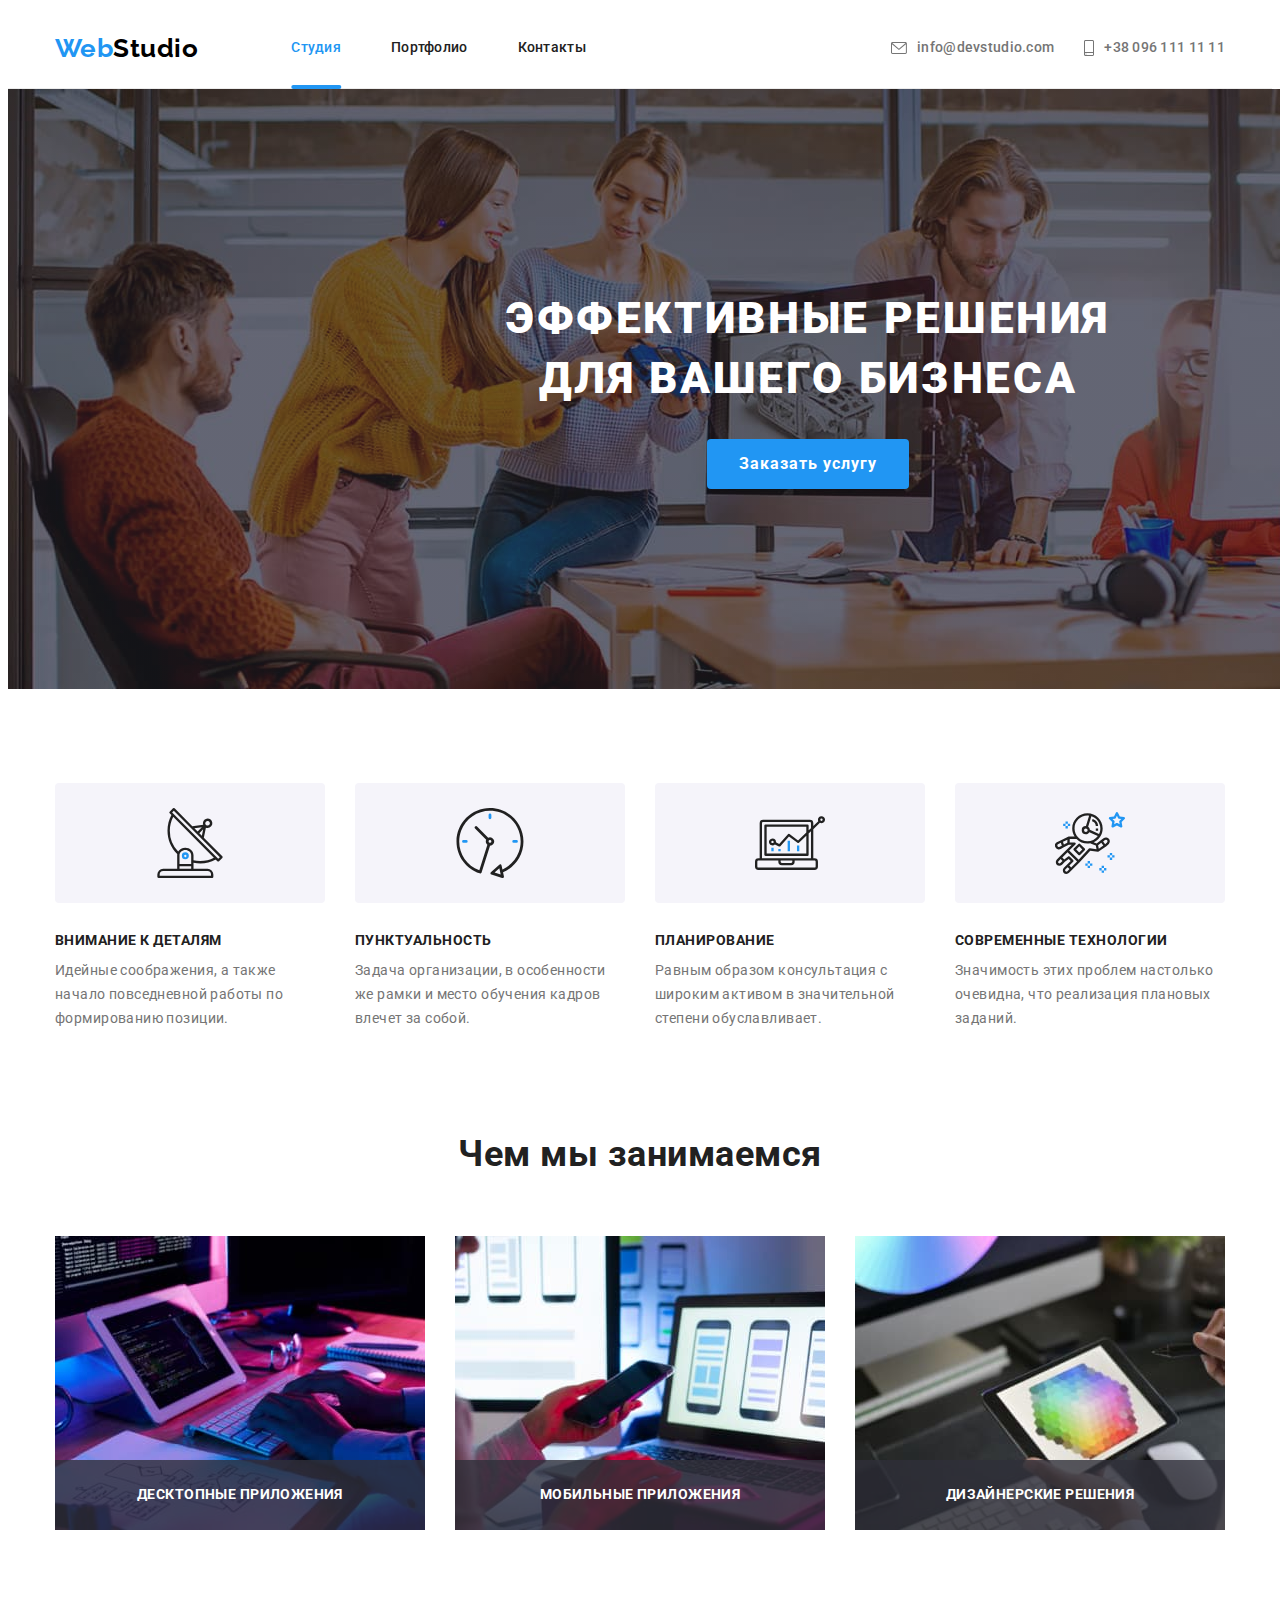
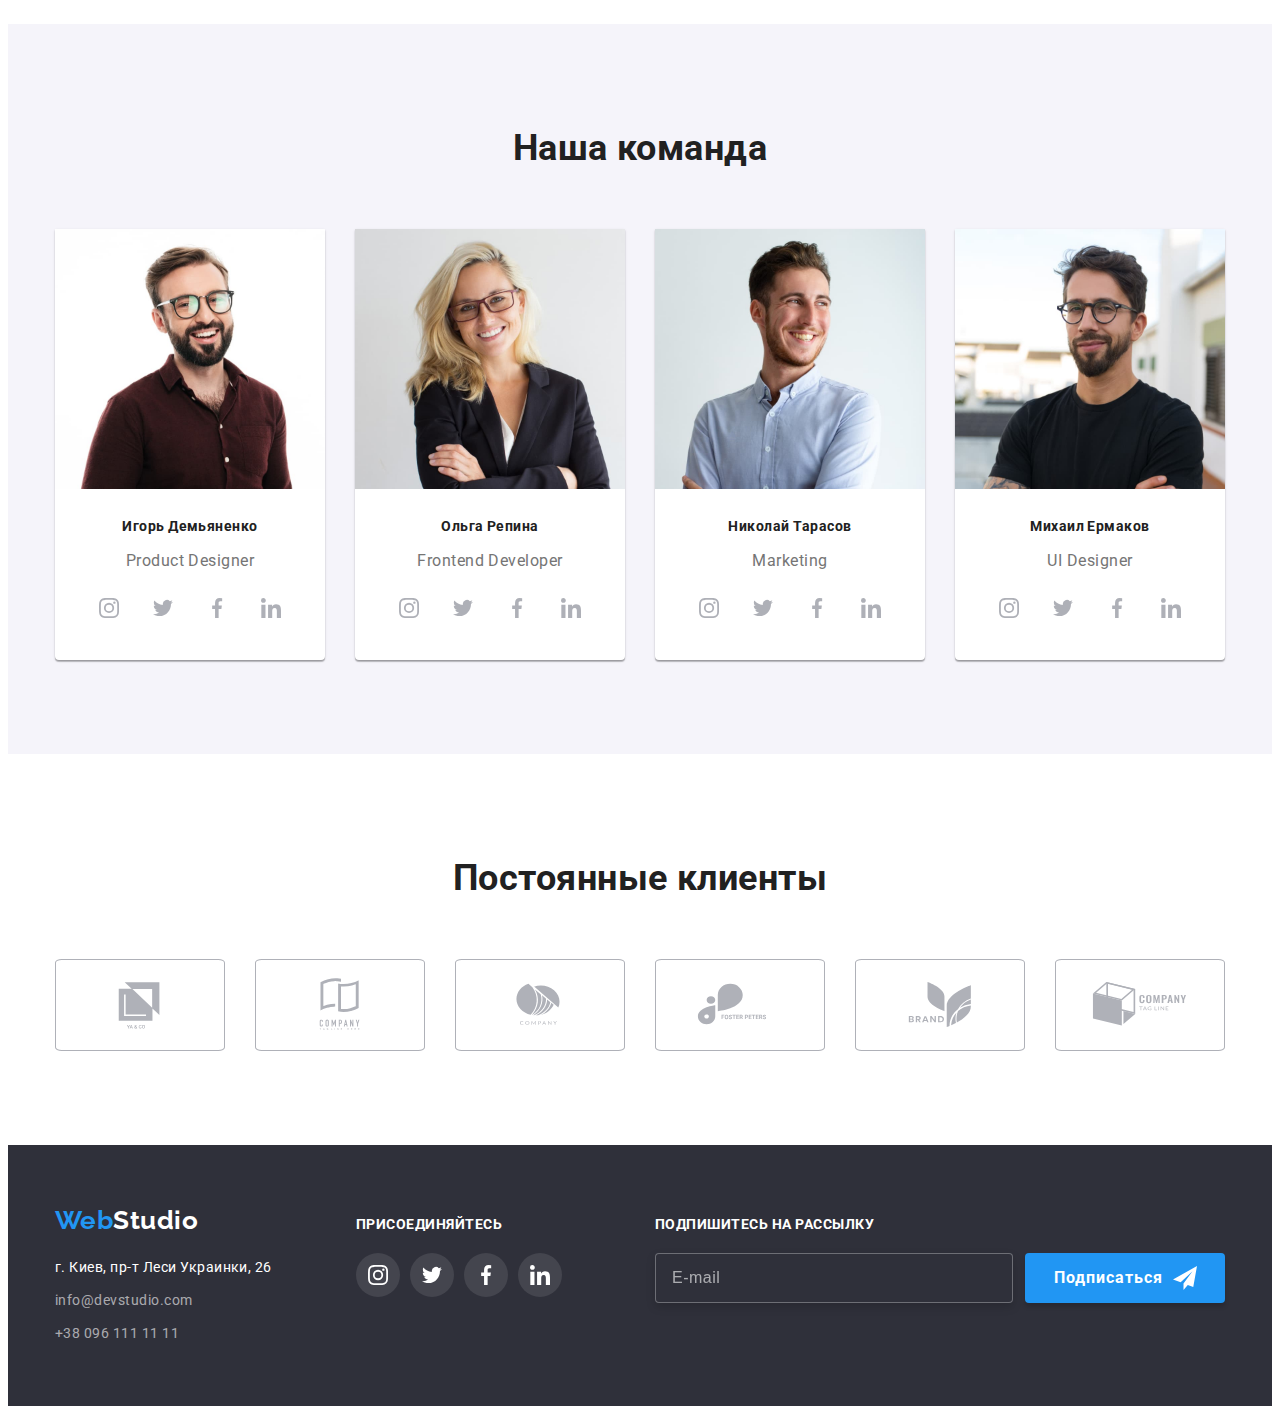
==== index.html @ cb90c6ce "Add files via upload" ====
<!DOCTYPE html>
<html lang="ru">
  <head>
    <meta charset="UTF-8" />
    <meta http-equiv="X-UA-Compatible" content="IE=edge" />
    <meta name="viewport" content="width=device-width, initial-scale=1.0" />
    <title>Web Studio (Version 2.1)</title>
    <link rel="preconnect" href="https://fonts.googleapis.com" />
    <link rel="preconnect" href="https://fonts.gstatic.com" crossorigin />
    <link
      href="https://fonts.googleapis.com/css2?family=Raleway:wght@700&family=Roboto:wght@400;500;700;900&display=swap"
      rel="stylesheet"
    />
    <link
      rel="stylesheet"
      href="https://cdnjs.cloudflare.com/ajax/libs/modern-normalize/1.1.0/modern-normalize.min.css"
      integrity="sha512-wpPYUAdjBVSE4KJnH1VR1HeZfpl1ub8YT/NKx4PuQ5NmX2tKuGu6U/JRp5y+Y8XG2tV+wKQpNHVUX03MfMFn9Q=="
      crossorigin="anonymous"
      referrerpolicy="no-referrer"
    />
    <link rel="stylesheet" href="./css/main.min.css"/>
  </head>
  <body class="body">
    <header class="header">
      <div class="header__container">

        <!-- =====Logo===== -->

        <a class="logo" href="#" lang="en" >
          <span class="logo__span">Web</span>Studio
        </a>

        <!-- =====sait-nav===== -->

        <nav>
          <ul class="sait-nav">
            <li class="sait-nav__item"><a class="sait-nav__link sait-nav__link--current" href="">Студия</a></li>
            <li class="sait-nav__item"><a class="sait-nav__link" href="./portfolio.html">Портфолио</a></li>
            <li class="sait-nav__item"><a class="sait-nav__link" href="#">Контакты</a></li>
          </ul>
        </nav>

        <!-- =====contacts-nav=====  -->

        <ul class="contacts-nav">
          <li class="contacts-nav__item">
            <a class="contacts-nav__mail" href="mailto:info@devstudio.com">
              <svg class="contacts-nav__icon">
                <use href="./images/symbol-defs.svg#icon-envelope"></use>
              </svg>
              info@devstudio.com
            </a>
          </li>
          <li class="contacts-nav__item">
            <a class="contacts-nav__tell" href="tel:+380961111111">
              <svg class="contacts-nav__icon">
                <use href="./images/symbol-defs.svg#icon-smartphone"></use>
              </svg>
              +38 096 111 11 11
            </a>
          </li>
        </ul>
      </div>
    </header>

    

    <main class="main">

      <!-- =====Hero section===== -->

      <div class="hero">
        <div class="hero__container">
          <section>
            <h1 class="hero__title">
              Эффективные решения<br/>для вашего бизнеса
            </h1>

            <!-- =====button==== -->

            <button class="button" type="button"  data-modal-open>
              Заказать услугу
            </button>
            <div class="backdrop is-hidden" data-modal>
              <div class="modal">
                <button class="modal__button" data-modal-close>
                  <svg class="modal__icon-close">
                    <use href="./images/symbol-defs.svg#icon-close"></use>
                  </svg>
                </button>
                <p class="modal__text">Оставьте свои данные, мы вам перезвоним</p>
                <form class="inner">
                  <div class="inner__wrapper">
                    <label class="inner__signature" name="name"> Имя </label>
                    <span class="inner__position">
                      <input
                        class="inner__field"
                        type="text"
                        id="name"
                        autocomplete="off"
                      />
                      <svg class="inner__icon">
                        <use
                          href="./images/symbol-defs.svg#icon-person_modal"
                        ></use>
                      </svg>
                    </span>
                  </div>

                  <div class="inner__wrapper">
                    <label class="inner__signature" name="tel"> Имя </label>
                    <span class="inner__position">
                      <input
                        class="inner__field"
                        type="tel"
                        id="tel"
                        autocomplete="off"
                      />
                      <svg class="inner__icon">
                        <use
                          href="./images/symbol-defs.svg#icon-phone_modal"
                        ></use>
                      </svg>
                    </span>
                  </div>

                  <div class="inner__wrapper">
                    <label class="inner__signature" name="email"> Имя </label>
                    <span class="inner__position">
                      <input
                        class="inner__field"
                        type="email"
                        id="email"
                        autocomplete="off"
                      />
                      <svg class="inner__icon">
                        <use
                          href="./images/symbol-defs.svg#icon-email_modal"
                        ></use>
                      </svg>
                    </span>
                  </div>

                  <div class="inner__wrapper">
                    <label class="inner__signature" name="textarea">Комментарий</label>
                    <textarea
                      class="inner__field inner__field--textarea"
                      type="text"
                      id="textarea"
                      autocomplete="off"
                      placeholder="Введите текст"
                    ></textarea>
                  </div>

                  <div class="checkbox">
                    <label class="checkbox__inscription" name="checkbox">
                      <input
                        class="checkbox__check"
                        type="checkbox"
                        id="checkbox"
                        autocomplete="off"
                      />
                      <span class="checkbox__wrapper-icon">
                        <svg class="checkbox__icon">
                          <use
                            href="./images/symbol-defs.svg#icon-icon-check"
                          ></use>
                        </svg>
                      </span>
                      &nbsp; Соглашаюсь с рассылкой и принимаю &nbsp;
                      <a clas="checkbox__link" href="#">Условия договора</a>
                    </label>
                  </div>
                  <div class="inner__wrapper-submit">
                    <button type="submit" class="button">Отправить</button>
                  </div>
                </form>
              </div>
            </div>
          </section>
        </div>
      </div>

      <!-- =====section===== -->

      <section class="priorities indent section-padding">
        <div class="priorities__container">
          <h2 class="priorities__title"> <!-- Заголовок который нужно спрятать --></h2>
          <ul class="priorities__list">
            <li class="priorities__item">
              <div class="priorities__box">
                <svg class="priorities__icon">
                  <use href="./images/symbol-defs.svg#icon-antenna"></use>
                </svg>
              </div>
              <h3 class="priorities__headline">Внимание к деталям</h3>
              <p class="priorities__paragraph">
                Идейные соображения, а также начало повседневной работы по
                формированию позиции.
              </p>
            </li>
            <li class="priorities__item">
              <div class="priorities__box">
                <svg class="priorities__icon">
                  <use href="./images/symbol-defs.svg#icon-clock"></use>
                </svg>
              </div>
              <h3 class="priorities__headline">Пунктуальность</h3>
              <p class="priorities__paragraph">
                Задача организации, в особенности же рамки и место обучения
                кадров влечет за собой.
              </p>
            </li>
            <li class="priorities__item">
              <div class="priorities__box">
                <svg class="priorities__icon">
                  <use href="./images/symbol-defs.svg#icon-diagram"></use>
                </svg>
              </div>
              <h3 class="priorities__headline">Планирование</h3>
              <p class="priorities__paragraph">
                Равным образом консультация с широким активом в значительной
                степени обуславливает.
              </p>
            </li>
            <li class="priorities__item">
              <div class="priorities__box">
                <svg class="priorities__icon">
                  <use href="./images/symbol-defs.svg#icon-astronaut"></use>
                </svg>
              </div>
              <h3 class="priorities__headline">Современные технологии</h3>
              <p class="priorities__paragraph">
                Значимость этих проблем настолько очевидна, что реализация
                плановых заданий.
              </p>
            </li>
          </ul>
        </div>
      </section>

      <!-- =====What are we doing===== -->

      <section class="classes">
        <div class="classes__container">
          <h2 class="classes__title">Чем мы занимаемся</h2>
          <ul class="classes__list">
            <li class="classes__item">
              <img
                class="classes__no-gap"
                width="370"
                src="./images/what_are_we_doing_1.jpg"
                alt="Разработка проэкта"
              />
              <p class="classes__text">Десктопные приложения</p>
            </li>
            <li class="classes__item">
              <img
                class="classes__no-gap"
                width="370"
                src="./images/what_are_we_doing_2.jpg"
                alt="Оптимизация под мобильные устройства"
              />
              <p class="classes__text">Мобильные приложения</p>
            </li>
            <li class="classes__item">
              <img
                class="classes__no-gap"
                width="370"
                src="./images/what_are_we_doing_3.jpg"
                alt="Дизайнерские решения"
              />
              <p class="classes__text">Дизайнерские решения</p>
            </li>
          </ul>
        </div>
      </section>

      <!-- =====Our team===== -->

      <section class="representatives">
        <div class="representatives__container">
          <h2 class="representatives__title">Наша команда</h2>
          <ul class="representatives__list">

            <li class="representatives__item">
              <img
                class="representatives__no-gap"
                width="270"
                src="./images/ihor.jpg"
                alt="Игорь Демьяненко"
              />
              <div class="representatives__wrrapper">
                <h3 class="representatives__headline center">Игорь Демьяненко</h3>
                <p lang="en" class="representatives__text">Product Designer</p>                
                <!-- <section class="networks">
                  <a href="/" class="networks__link">
                    <svg class="networks__icon">
                      <use href="./images/symbol-defs.svg#icon-instagram"></use>
                    </svg>
                  </a>
                  <a href="/" class="networks__link">
                    <svg class="networks__icon">
                      <use href="./images/symbol-defs.svg#icon-twitter"></use>
                    </svg>
                  </a>
                  <a href="/" class="networks__link">
                    <svg class="networks__icon">
                      <use href="./images/symbol-defs.svg#icon-facebook"></use>
                    </svg>
                  </a>
                  <a href="/" class="networks__link">
                    <svg class="networks__icon">
                      <use href="./images/symbol-defs.svg#icon-linkedin"></use>
                    </svg>
                  </a>
                </section> -->

                <section class="socials">
                  <ul class="socials__list">
                    <li class="socials__item">
                      <a href="/" class="socials__link">
                        <svg class="socials__icon">
                          <use href="./images/symbol-defs.svg#icon-instagram"></use>
                        </svg>
                      </a>
                    </li>
                
                    <li class="socials__item">
                      <a href="/" class="socials__link">
                        <svg class="socials__icon">
                          <use href="./images/symbol-defs.svg#icon-twitter"></use>
                        </svg>
                      </a>
                    </li>
                
                    <li class="socials__item">
                      <a href="/" class="socials__link">
                        <svg class="socials__icon">
                          <use href="./images/symbol-defs.svg#icon-facebook"></use>
                        </svg>
                      </a>
                    </li>
                
                    <li class="socials__item">
                      <a href="/" class="socials__link">
                        <svg class="socials__icon">
                          <use href="./images/symbol-defs.svg#icon-linkedin"></use>
                        </svg>
                      </a>
                    </li>
                  </ul>
                </section>
              </div>
            </li>

            <li class="representatives__item">
              <img
                class="representatives__no-gap"
                width="270"
                src="./images/olga.jpg"
                alt="Ольга Репина"
              />
              <div class="representatives__wrrapper">
                <h3 class="representatives__headline center">Ольга Репина</h3>
                <p lang="en" class="representatives__text center">Frontend Developer</p>
                <!-- <section class="networks">
                  <a href="/" class="networks__link">
                    <svg class="networks__icon">
                      <use href="./images/symbol-defs.svg#icon-instagram"></use>
                    </svg>
                  </a>
                  <a href="/" class="networks__link">
                    <svg class="networks__icon">
                      <use href="./images/symbol-defs.svg#icon-twitter"></use>
                    </svg>
                  </a>
                  <a href="/" class="networks__link">
                    <svg class="networks__icon">
                      <use href="./images/symbol-defs.svg#icon-facebook"></use>
                    </svg>
                  </a>
                  <a href="/" class="networks__link">
                    <svg class="networks__icon">
                      <use href="./images/symbol-defs.svg#icon-linkedin"></use>
                    </svg>
                  </a>
                </section> -->

                <section class="socials">
                  <ul class="socials__list">
                    <li class="socials__item">
                      <a href="/" class="socials__link">
                        <svg class="socials__icon">
                          <use href="./images/symbol-defs.svg#icon-instagram"></use>
                        </svg>
                      </a>
                    </li>
                
                    <li class="socials__item">
                      <a href="/" class="socials__link">
                        <svg class="socials__icon">
                          <use href="./images/symbol-defs.svg#icon-twitter"></use>
                        </svg>
                      </a>
                    </li>
                
                    <li class="socials__item">
                      <a href="/" class="socials__link">
                        <svg class="socials__icon">
                          <use href="./images/symbol-defs.svg#icon-facebook"></use>
                        </svg>
                      </a>
                    </li>
                
                    <li class="socials__item">
                      <a href="/" class="socials__link">
                        <svg class="socials__icon">
                          <use href="./images/symbol-defs.svg#icon-linkedin"></use>
                        </svg>
                      </a>
                    </li>
                  </ul>
                </section>
              </div>
            </li>

            <li class="representatives__item">
              <img
                class="representatives__no-gap"
                width="270"
                src="./images/nikolay.jpg"
                alt="Николай Тарасов"
              />
              <div class="representatives__wrrapper">
                <h3 class="representatives__headline center">Николай Тарасов</h3>
                <p lang="en" class="representatives__text center">Marketing</p>
                <!-- <section class="networks">
                  <a href="/" class="networks__link">
                    <svg class="networks__icon">
                      <use href="./images/symbol-defs.svg#icon-instagram"></use>
                    </svg>
                  </a>
                  <a href="/" class="networks__link">
                    <svg class="networks__icon">
                      <use href="./images/symbol-defs.svg#icon-twitter"></use>
                    </svg>
                  </a>
                  <a href="/" class="networks__link">
                    <svg class="networks__icon">
                      <use href="./images/symbol-defs.svg#icon-facebook"></use>
                    </svg>
                  </a>
                  <a href="/" class="networks__link">
                    <svg class="networks__icon">
                      <use href="./images/symbol-defs.svg#icon-linkedin"></use>
                    </svg>
                  </a>
                </section> -->

                <section class="socials">
                  <ul class="socials__list">
                    <li class="socials__item">
                      <a href="/" class="socials__link">
                        <svg class="socials__icon">
                          <use href="./images/symbol-defs.svg#icon-instagram"></use>
                        </svg>
                      </a>
                    </li>
                
                    <li class="socials__item">
                      <a href="/" class="socials__link">
                        <svg class="socials__icon">
                          <use href="./images/symbol-defs.svg#icon-twitter"></use>
                        </svg>
                      </a>
                    </li>
                
                    <li class="socials__item">
                      <a href="/" class="socials__link">
                        <svg class="socials__icon">
                          <use href="./images/symbol-defs.svg#icon-facebook"></use>
                        </svg>
                      </a>
                    </li>
                
                    <li class="socials__item">
                      <a href="/" class="socials__link">
                        <svg class="socials__icon">
                          <use href="./images/symbol-defs.svg#icon-linkedin"></use>
                        </svg>
                      </a>
                    </li>
                  </ul>
                </section>
              </div>
            </li>

            <li class="representatives__item">
              <img
                class="representatives__no-gap"
                width="270"
                src="./images/mihail.jpg"
                alt="Михаил Ермаков"
              />
              <div class="representatives__wrrapper">
                <h3 class="representatives__headline center">Михаил Ермаков</h3>
                <p lang="en" class="representatives__text">UI Designer</p>
                <!-- <section class="networks">
                  <a href="/" class="networks__link">
                    <svg class="networks__icon">
                      <use href="./images/symbol-defs.svg#icon-instagram"></use>
                    </svg>
                  </a>
                  <a href="/" class="networks__link">
                    <svg class="networks__icon">
                      <use href="./images/symbol-defs.svg#icon-twitter"></use>
                    </svg>
                  </a>
                  <a href="/" class="networks__link">
                    <svg class="networks__icon">
                      <use href="./images/symbol-defs.svg#icon-facebook"></use>
                    </svg>
                  </a>
                  <a href="/" class="networks__link">
                    <svg class="networks__icon">
                      <use href="./images/symbol-defs.svg#icon-linkedin"></use>
                    </svg>
                  </a>
                </section> -->

                <section class="socials">
                  <ul class="socials__list">
                    <li class="socials__item">
                      <a href="/" class="socials__link">
                        <svg class="socials__icon">
                          <use href="./images/symbol-defs.svg#icon-instagram"></use>
                        </svg>
                      </a>
                    </li>
                
                    <li class="socials__item">
                      <a href="/" class="socials__link">
                        <svg class="socials__icon">
                          <use href="./images/symbol-defs.svg#icon-twitter"></use>
                        </svg>
                      </a>
                    </li>
                
                    <li class="socials__item">
                      <a href="/" class="socials__link">
                        <svg class="socials__icon">
                          <use href="./images/symbol-defs.svg#icon-facebook"></use>
                        </svg>
                      </a>
                    </li>
                
                    <li class="socials__item">
                      <a href="/" class="socials__link">
                        <svg class="socials__icon">
                          <use href="./images/symbol-defs.svg#icon-linkedin"></use>
                        </svg>
                      </a>
                    </li>
                  </ul>
                </section>
              </div>
            </li>
          </ul>
        </div>
      </section>

      <!-- =====Regular customers===== -->

      <section class="customers">
        <div class="customers__container">
          <h2 class="customers__title">Постоянные клиенты</h2>
          <ul class="customers__list">

            <li class="customers__item">
              <a href="/" class="customers__link">
                <svg class="customers__icon">
                  <use href="./images/symbol-defs.svg#icon-group_1"></use>
                </svg>
              </a>
            </li>

            <li class="customers__item">
              <a href="/" class="customers__link">
                <svg class="customers__icon">
                  <use href="./images/symbol-defs.svg#icon-group_2"></use>
                </svg>
              </a>
            </li>

            <li class="customers__item">
              <a href="/" class="customers__link">
                <svg class="customers__icon">
                  <use href="./images/symbol-defs.svg#icon-group_3"></use>
                </svg>
              </a>
            </li>

            <li class="customers__item">
              <a href="/" class="customers__link">
                <svg class="customers__icon">
                  <use href="./images/symbol-defs.svg#icon-group_4"></use>
                </svg>
              </a>
            </li>

            <li class="customers__item">
              <a href="/" class="customers__link">
                <svg class="customers__icon">
                  <use href="./images/symbol-defs.svg#icon-group_5"></use>
                </svg>
              </a>
            </li>

            <li class="customers__item">
              <a href="/" class="customers__link">
                <svg class="customers__icon">
                  <use href="./images/symbol-defs.svg#icon-group_6"></use>
                </svg>
              </a>
            </li>
          </ul>
        </div>
      </section>
    </main>

    <!-- =====Footer===== -->

    <footer class="footer">
      <div class="footer__container">
        <div class="footer__text">

          <!-- =====Logo===== -->

          <a class="logo logo--footer" href="#" lang="en">
            <span class="logo__span">Web</span>Studio
          </a>

          <!-- =====Adress===== -->

          <address class="adress">
            <ul class="adress_list">
              <li class="adress_item">
                <a
                 class="adress_link adress_link--geolocation"
                  href="https://goo.gl/maps/e9gc64bWVvTJH4VD8"                 
                  >г. Киев, пр-т Леси Украинки, 26
                </a>
              </li>
              <li class="adress_item">
                <a class="adress_link" href="mailto:info@devstudio.com" 
                  >info@devstudio.com
                </a>
              </li>
              <li class="adress_item">
                <a class="adress_link" href="tel:+380961111111" >+38 096 111 11 11</a>
              </li>
            </ul>
          </address>
        </div>

        <!-- =====Join===== -->

        <div class="join">
          <h2 class="join__title">присоединяйтесь</h2>
          <section class="socials">
            <ul class="socials__list">
              <li class="socials__item">
                <a href="/" class="socials__link socials__link--footer">
                  <svg class="socials__icon">
                    <use
                      href="./images/symbol-defs.svg#icon-instagram_footer"
                    ></use>
                  </svg>
                </a>
              </li>

              <li class="socials__item">
                <a href="/" class="socials__link socials__link--footer">
                  <svg class="socials__icon">
                    <use
                      href="./images/symbol-defs.svg#icon-twitter_footer"
                    ></use>
                  </svg>
                </a>
              </li>

              <li class="socials__item">
                <a href="/" class="socials__link socials__link--footer">
                  <svg class="socials__icon">
                    <use
                      href="./images/symbol-defs.svg#icon-facebook_footer"
                    ></use>
                  </svg>
                </a>
              </li>

              <li class="socials__item">
                <a href="/" class="socials__link socials__link--footer">
                  <svg class="socials__icon">
                    <use
                      href="./images/symbol-defs.svg#icon-linkedin_footer"
                    ></use>
                  </svg>
                </a>
              </li>
            </ul>
          </section>
        </div>

        <!-- =====Subscription===== -->

        <div class="subscription">
          <h2 class="subscription__title">Подпишитесь на рассылку</h2>
          <form class="subscription__form" action="" autocomplete="off">
            <input
              class="subscription__field"
              type="emeil"
              name="meil"
              placeholder="E-mail"
            />

            <button class="button button--footer" type="submit" data-modal-open>
              Подписаться
              <svg class="subscription__icon">
                <use href="./images/symbol-defs.svg#icon-icon_send"></use>
              </svg>
            </button>
          </form>
        </div>
      </div>
    </footer>

    <script src="./js/modal.js"></script>
  </body>
</html>
---- css/main.min.css ----
*,*::before,*::after{-webkit-box-sizing:border-box;box-sizing:border-box}.body{background-color:#fff;color:#757575;font-family:Roboto,sans-serif;letter-spacing:.03em}.priorities__container,.classes__container,.representatives__container,.customers__container,.footer__container{width:1200px;padding-left:15px;padding-right:15px;margin:0 auto}h1,h2,h3,p{margin:0}.logo,.sait-nav__link,.contacts-nav__mail,.contacts-nav__tell,.socials__link,.customers__link,.adress_link{text-decoration:none;-webkit-transition:color 250ms cubic-bezier(0.4, 0, 0.2, 1),background-color 250ms cubic-bezier(0.4, 0, 0.2, 1);-o-transition:color 250ms cubic-bezier(0.4, 0, 0.2, 1),background-color 250ms cubic-bezier(0.4, 0, 0.2, 1);transition:color 250ms cubic-bezier(0.4, 0, 0.2, 1),background-color 250ms cubic-bezier(0.4, 0, 0.2, 1)}.sait-nav,.contacts-nav,.priorities__list,.classes__list,.representatives__list,.socials__list,.customers__list,.adress_list{list-style:none;padding:0;margin:0}.logo{display:block;margin-right:93px;color:#000;font-family:Raleway,sans-serif;font-weight:700;font-size:26px;line-height:1.19}.logo__span{color:#2196f3}.logo--footer{color:#fff;margin-bottom:20px}.sait-nav{display:-webkit-box;display:-webkit-flex;display:-ms-flexbox;display:flex;letter-spacing:0.02em;font-weight:500;font-size:14px;line-height:1.14}.sait-nav__item:not(:last-child){margin-right:50px}.sait-nav__link{padding-top:32px;padding-bottom:32px;color:#212121}.sait-nav__link:hover,.sait-nav__link:focus{color:#2196f3}.sait-nav__link--current{color:#2196f3;position:relative}.sait-nav__link--current::after{content:"";position:absolute;display:inline-block;width:100%;height:4px;-webkit-transform:translate(-100%, 1125%);-ms-transform:translate(-100%, 1125%);transform:translate(-100%, 1125%);-webkit-border-radius:2px;border-radius:2px;opacity:1;background-color:#2196f3}.contacts-nav{display:-webkit-box;display:-webkit-flex;display:-ms-flexbox;display:flex;margin-left:auto;letter-spacing:0.02em;font-weight:500;font-size:14px;line-height:1.14}.contacts-nav__mail{display:-webkit-box;display:-webkit-flex;display:-ms-flexbox;display:flex;-webkit-box-align:center;-webkit-align-items:center;-ms-flex-align:center;align-items:center;color:#757575}.contacts-nav__mail:hover{color:#2196f3}.contacts-nav__mail:focus{color:#2196f3}.contacts-nav__tell{display:-webkit-box;display:-webkit-flex;display:-ms-flexbox;display:flex;-webkit-box-align:center;-webkit-align-items:center;-ms-flex-align:center;align-items:center;color:#757575}.contacts-nav__tell:hover{color:#2196f3}.contacts-nav__tell:focus{color:#2196f3}.contacts-nav__item:not(:last-child){margin-right:30px}.contacts-nav__icon{margin-right:10px;width:16px;height:12px;fill:currentColor}.contacts-nav__item:last-child .contacts-nav__icon{width:10px;height:16px}.header{border-bottom:1px solid #ececec}.header__container{width:1200px;padding-left:15px;padding-right:15px;margin:0 auto;display:-webkit-box;display:-webkit-flex;display:-ms-flexbox;display:flex;-webkit-box-align:center;-webkit-align-items:center;-ms-flex-align:center;align-items:center;min-height:80px}.button{position:relative;min-width:200px;min-height:50px;padding:10px 32px;text-align:center;color:#fff;background:#2196f3;font-family:inherit;letter-spacing:0.06em;font-weight:700;font-size:16px;line-height:1.87;-webkit-border-radius:4px;border-radius:4px;border:none;-webkit-box-shadow:0px 4px 4px rgba(0,0,0,0.15);box-shadow:0px 4px 4px rgba(0,0,0,0.15);cursor:pointer}.button--footer{padding-right:62px}.button--footer{padding-left:29px}.checkbox{display:inline-block;padding-left:12px;padding-right:11px;margin-bottom:30px}.checkbox__inscription{display:-webkit-box;display:-webkit-flex;display:-ms-flexbox;display:flex;-webkit-box-align:center;-webkit-align-items:center;-ms-flex-align:center;align-items:center;position:relative;font-size:14px;line-height:1.71;letter-spacing:0.03em;color:#757575}.checkbox__wrapper-icon::after{margin-left:30px}.checkbox__wrapper-icon{position:absolute;top:50%;left:0;-webkit-transform:translateY(-50%);-ms-transform:translateY(-50%);transform:translateY(-50%);width:16px;height:15px;border:2px solid #212121;-webkit-border-radius:4px;border-radius:4px;background-color:#fff;-webkit-transition:background-color 250ms cubic-bezier(0.4, 0, 0.2, 1),border 250ms cubic-bezier(0.4, 0, 0.2, 1);-o-transition:background-color 250ms cubic-bezier(0.4, 0, 0.2, 1),border 250ms cubic-bezier(0.4, 0, 0.2, 1);transition:background-color 250ms cubic-bezier(0.4, 0, 0.2, 1),border 250ms cubic-bezier(0.4, 0, 0.2, 1);-webkit-background-origin:content-box;background-origin:content-box}.checkbox__check:checked+.checkbox__wrapper-icon{background-color:#2196f3;-webkit-background-size:contain;background-size:contain;border-color:rgba(0,0,0,0)}.checkbox__icon{top:50%;left:0;-webkit-transform:translateY(-50%);-ms-transform:translateY(-50%);transform:translateY(-50%);width:100%;height:100%;-webkit-background-size:contain;background-size:contain}.checkbox a{color:#2196f3;text-decoration:underline}.inner{display:-webkit-box;display:-webkit-flex;display:-ms-flexbox;display:flex;-webkit-box-orient:vertical;-webkit-box-direction:normal;-webkit-flex-direction:column;-ms-flex-direction:column;flex-direction:column}.inner__wrapper{display:-webkit-box;display:-webkit-flex;display:-ms-flexbox;display:flex;-webkit-box-orient:vertical;-webkit-box-direction:normal;-webkit-flex-direction:column;-ms-flex-direction:column;flex-direction:column;margin-bottom:10px}.inner .inner__wrapper:nth-child(4){margin-bottom:20px}.inner__signature{margin-bottom:4px;text-align:start;font-family:Roboto,sans-serif;font-style:normal;font-weight:normal;font-size:12px;line-height:1.16;letter-spacing:0.01em;color:#757575}.inner__position{position:relative}.inner__field{width:100%;height:40px;border:1px solid rgba(33,33,33,0.2);-webkit-border-radius:4px;border-radius:4px;outline:none;padding-left:42px;padding-right:42px;-webkit-transition:border-color var(--transition);-o-transition:border-color var(--transition);transition:border-color var(--transition)}.inner__field:focus{border-color:#2196f3}.inner__field.inner__field--textarea{resize:none;height:120px;padding:12px 16px}.inner__field.inner__field--textarea[placeholder]::-webkit-input-placeholder{font-size:12px;line-height:1.16;letter-spacing:0.01em;color:rgba(117,117,117,0.5)}.inner__field.inner__field--textarea[placeholder]::-ms-input-placeholder{font-size:12px;line-height:1.16;letter-spacing:0.01em;color:rgba(117,117,117,0.5)}.inner__field.inner__field--textarea[placeholder]::-ms-input-placeholder{font-size:12px;line-height:1.16;letter-spacing:0.01em;color:rgba(117,117,117,0.5)}.inner__field.inner__field--textarea[placeholder]:-ms-input-placeholder{font-size:12px;line-height:1.16;letter-spacing:0.01em;color:rgba(117,117,117,0.5)}.inner__field.inner__field--textarea[placeholder]::placeholder{font-size:12px;line-height:1.16;letter-spacing:0.01em;color:rgba(117,117,117,0.5)}.inner__icon{position:absolute;width:18px;height:18px;top:50%;left:12px;-webkit-transform:translateY(-50%);-ms-transform:translateY(-50%);transform:translateY(-50%);color:currentColor;-webkit-transition:fill 250ms cubic-bezier(0.4, 0, 0.2, 1);-o-transition:fill 250ms cubic-bezier(0.4, 0, 0.2, 1);transition:fill 250ms cubic-bezier(0.4, 0, 0.2, 1)}.inner__field:focus+.inner__icon{fill:#2196f3}.inner__wrapper-submit{display:-webkit-box;display:-webkit-flex;display:-ms-flexbox;display:flex;-webkit-box-pack:center;-webkit-justify-content:center;-ms-flex-pack:center;justify-content:center}.modal{position:absolute;width:528px;height:581px;-webkit-transform:translate(-50%, -50%);-ms-transform:translate(-50%, -50%);transform:translate(-50%, -50%);-webkit-border-radius:4px;border-radius:4px;padding:40px;top:50%;left:50%;background-color:#fff;-webkit-box-shadow:0px 1px 3px rgba(0,0,0,0.12),0px 1px 1px rgba(0,0,0,0.14),0px 2px 1px rgba(0,0,0,0.2);box-shadow:0px 1px 3px rgba(0,0,0,0.12),0px 1px 1px rgba(0,0,0,0.14),0px 2px 1px rgba(0,0,0,0.2)}.modal__button{position:absolute;display:-webkit-box;display:-webkit-flex;display:-ms-flexbox;display:flex;-webkit-box-pack:center;-webkit-justify-content:center;-ms-flex-pack:center;justify-content:center;-webkit-box-align:center;-webkit-align-items:center;-ms-flex-align:center;align-items:center;right:8px;top:8px;width:30px;height:30px;-webkit-border-radius:50%;border-radius:50%;border:1px solid rgba(0,0,0,0.1);cursor:pointer;background-color:#fff}.modal__icon-close{width:30px;height:30px;fill:currentColor;-webkit-transition:color 250ms cubic-bezier(0.4, 0, 0.2, 1);-o-transition:color 250ms cubic-bezier(0.4, 0, 0.2, 1);transition:color 250ms cubic-bezier(0.4, 0, 0.2, 1)}.modal__button:hover .modal__icon-close,.modal__button:focus .modal__icon-close{color:#2196f3}.modal__text{font-family:Roboto,sans-serif;font-style:normal;font-weight:bold;font-size:20px;line-height:1.15;text-align:center;letter-spacing:0.03em;margin-bottom:12px;color:#212121}.backdrop{position:fixed;z-index:999;top:0;left:0;width:100%;height:100%;opacity:1;visibility:visible;-webkit-transition:opacity 250ms cubic-bezier(0.4, 0, 0.2, 1),visibility 250ms cubic-bezier(0.4, 0, 0.2, 1);-o-transition:opacity 250ms cubic-bezier(0.4, 0, 0.2, 1),visibility 250ms cubic-bezier(0.4, 0, 0.2, 1);transition:opacity 250ms cubic-bezier(0.4, 0, 0.2, 1),visibility 250ms cubic-bezier(0.4, 0, 0.2, 1);background-color:rgba(0,0,0,0.2)}.backdrop.is-hidden{opacity:0;pointer-events:none}.hero{padding-top:200px;padding-bottom:200px;text-align:center;background:#c4c4c4;width:1600px;height:600px;margin-left:auto;margin-right:auto;-webkit-background-size:cover;background-size:cover;background-repeat:no-repeat;background-position:center;background-image:-webkit-gradient(linear, left top, right top, from(rgba(47,48,58,0.4)), to(rgba(47,48,58,0.4))),url("../images/bg_hero.jpg");background-image:-webkit-linear-gradient(left, rgba(47,48,58,0.4), rgba(47,48,58,0.4)),url("../images/bg_hero.jpg");background-image:-o-linear-gradient(left, rgba(47,48,58,0.4), rgba(47,48,58,0.4)),url("../images/bg_hero.jpg");background-image:linear-gradient(to right, rgba(47,48,58,0.4), rgba(47,48,58,0.4)),url("../images/bg_hero.jpg")}.hero__container{width:1200px;padding-left:15px;padding-right:15px;margin:0 auto}.hero__title{margin-bottom:30px;text-transform:uppercase;color:#fff;letter-spacing:0.06em;font-weight:900;font-size:44px;line-height:1.36}.priorities{padding-top:94px;padding-bottom:0px}.priorities__title{margin:0}.priorities__list{display:-webkit-box;display:-webkit-flex;display:-ms-flexbox;display:flex}.priorities__item{width:270px}.priorities__item:not(:last-child){margin-right:30px}.priorities__box{display:-webkit-box;display:-webkit-flex;display:-ms-flexbox;display:flex;-webkit-box-pack:center;-webkit-justify-content:center;-ms-flex-pack:center;justify-content:center;padding:25px 100px;margin-bottom:30px;background-color:#f5f4fa;-webkit-border-radius:4px;border-radius:4px}.priorities__icon{width:70px;height:70px;-webkit-box-align:center;-webkit-align-items:center;-ms-flex-align:center;align-items:center}.priorities__headline{margin-bottom:10px;font-weight:700;font-size:14px;line-height:1.14;text-transform:uppercase;color:#212121}.priorities__paragraph{font-size:14px;line-height:1.7;letter-spacing:0.03em}.classes{padding-top:94px;padding-bottom:94px}.classes__title{margin-bottom:50px;text-align:center;font-weight:700;font-size:36px;line-height:1.7;color:#212121}.classes__list{display:-webkit-box;display:-webkit-flex;display:-ms-flexbox;display:flex;-webkit-box-pack:justify;-webkit-justify-content:space-between;-ms-flex-pack:justify;justify-content:space-between}.classes__item{position:relative}.classes__no-gap{display:block}.classes__text{position:absolute;display:-webkit-box;display:-webkit-flex;display:-ms-flexbox;display:flex;text-align:center;-webkit-box-pack:center;-webkit-justify-content:center;-ms-flex-pack:center;justify-content:center;width:100%;height:70px;-webkit-transform:translateY(-100%);-ms-transform:translateY(-100%);transform:translateY(-100%);padding-top:27px;padding-bottom:27px;font-family:Roboto,sans-serif;font-style:normal;font-weight:bold;font-size:14px;line-height:1.14;letter-spacing:0.03em;text-transform:uppercase;color:#fff;background-color:rgba(47,48,58,0.8)}.representatives{padding-top:94px;padding-bottom:94px;background-color:#f5f4fa}.representatives__title{margin-bottom:50px;text-align:center;font-weight:700;font-size:36px;line-height:1.7;color:#212121}.representatives__list{display:-webkit-box;display:-webkit-flex;display:-ms-flexbox;display:flex}.representatives__item{width:270px;-webkit-border-radius:0px 0px 4px 4px;border-radius:0px 0px 4px 4px;-webkit-box-shadow:0px 1px 3px rgba(0,0,0,0.12),0px 1px 1px rgba(0,0,0,0.14),0px 2px 1px rgba(0,0,0,0.2);box-shadow:0px 1px 3px rgba(0,0,0,0.12),0px 1px 1px rgba(0,0,0,0.14),0px 2px 1px rgba(0,0,0,0.2);background-color:#fff}.representatives__item:not(:last-child){margin-right:30px}.representatives__no-gap{display:block;-webkit-box-sizing:border-box;box-sizing:border-box}.representatives__wrrapper{padding:30px 32px}.representatives__headline{text-align:center;margin-bottom:16px;font-weight:700;font-size:14px;line-height:1.14;color:#212121}.representatives__text{text-align:center;margin-bottom:16px}.socials__list{display:-webkit-box;display:-webkit-flex;display:-ms-flexbox;display:flex}.socials__item{-webkit-box-pack:center;-webkit-justify-content:center;-ms-flex-pack:center;justify-content:center}.socials__item:not(:last-child){margin-right:10px}.socials__link{display:-webkit-box;display:-webkit-flex;display:-ms-flexbox;display:flex;-webkit-box-pack:center;-webkit-justify-content:center;-ms-flex-pack:center;justify-content:center;-webkit-box-align:center;-webkit-align-items:center;-ms-flex-align:center;align-items:center;width:44px;height:44px;-webkit-border-radius:50%;border-radius:50%;color:#aeb0b7}.socials__link:hover,.socials__link:focus{background-color:#2196f3;color:#fff;cursor:pointer}.socials__link:not(:last-child){margin-right:10px}.socials__icon{width:20px;height:20px;fill:currentColor}.socials__link--footer{background-color:rgba(255,255,255,0.1)}.customers{padding-top:94px;padding-bottom:94px}.customers__title{margin-bottom:50px;text-align:center;font-weight:700;font-size:36px;line-height:1.7;color:#212121}.customers__list{display:-webkit-box;display:-webkit-flex;display:-ms-flexbox;display:flex;-webkit-box-pack:justify;-webkit-justify-content:space-between;-ms-flex-pack:justify;justify-content:space-between}.customers__link{display:-webkit-box;display:-webkit-flex;display:-ms-flexbox;display:flex;-webkit-box-pack:center;-webkit-justify-content:center;-ms-flex-pack:center;justify-content:center;-webkit-box-align:center;-webkit-align-items:center;-ms-flex-align:center;align-items:center;width:170px;height:92px;border:1px solid #afb1b8;-webkit-border-radius:4%;border-radius:4%;color:#afb1b8}.customers__link:hover,.customers__link:focus{border-color:#2196f3;color:#2196f3;cursor:pointer}.customers__icon{width:106px;height:60px;fill:currentColor}.footer{padding-top:60px;padding-bottom:60px;background-color:#2f303a}.footer__container{display:-webkit-box;display:-webkit-flex;display:-ms-flexbox;display:flex}.footer__text{width:231px}.adress_link{display:block;font-weight:400;font-size:14px;line-height:1.71;font-style:normal;color:rgba(255,255,255,0.6)}.adress_item:first-child .adress_link{color:#fff}.adress_item:not(:last-child) .adress_link{margin-bottom:9px}.adress_link:hover,.adress_link:focus,.adress_item:first-child .adress_link:focus,.adress_item:first-child .adress_link:hover{color:#2196f3}.join{margin-left:70px;padding-top:12px;padding-bottom:40px}.join__title{margin-bottom:20px;font-weight:700;font-size:14px;line-height:1.14;text-transform:uppercase;color:#fff}.subscription{width:663px;margin-left:93px;padding-top:12px;padding-bottom:40px}.subscription__title{font-weight:700;font-size:14px;line-height:1.14;text-transform:uppercase;margin-bottom:20px;color:#fff}.subscription__form{display:-webkit-box;display:-webkit-flex;display:-ms-flexbox;display:flex}.subscription__field{width:358px;height:50px;border:1px solid rgba(255,255,255,0.3);background-color:#2f303a;-webkit-filter:drop-shadow(0px 4px 4px rgba(0,0,0,0.15));filter:drop-shadow(0px 4px 4px rgba(0,0,0,0.15));padding:15px 16px;margin-right:12px;-webkit-border-radius:4px;border-radius:4px;-webkit-transition:border 250ms cubic-bezier(0.4, 0, 0.2, 1);-o-transition:border 250ms cubic-bezier(0.4, 0, 0.2, 1);transition:border 250ms cubic-bezier(0.4, 0, 0.2, 1);font-style:normal;font-weight:normal;font-size:16px;line-height:1.25;letter-spacing:.03em;color:rgba(255,255,255,0.6)}.subscription__field:focus{outline:none;border:1px solid #2196f3}.subscription__field[type="emeil"]::-webkit-input-placeholder{font-style:normal;font-weight:normal;font-size:16px;line-height:1.25;letter-spacing:0.03em;color:rgba(255,255,255,0.6)}.subscription__field[type="emeil"]::-ms-input-placeholder{font-style:normal;font-weight:normal;font-size:16px;line-height:1.25;letter-spacing:0.03em;color:rgba(255,255,255,0.6)}.subscription__field[type="emeil"]::-ms-input-placeholder{font-style:normal;font-weight:normal;font-size:16px;line-height:1.25;letter-spacing:0.03em;color:rgba(255,255,255,0.6)}.subscription__field[type="emeil"]:-ms-input-placeholder{font-style:normal;font-weight:normal;font-size:16px;line-height:1.25;letter-spacing:0.03em;color:rgba(255,255,255,0.6)}.subscription__field[type="emeil"]::placeholder{font-style:normal;font-weight:normal;font-size:16px;line-height:1.25;letter-spacing:0.03em;color:rgba(255,255,255,0.6)}.subscription__icon{position:absolute;top:50%;right:28px;-webkit-transform:translateY(-50%);-ms-transform:translateY(-50%);transform:translateY(-50%);width:24px;height:24px}
/*# sourceMappingURL=main.min.css.map */
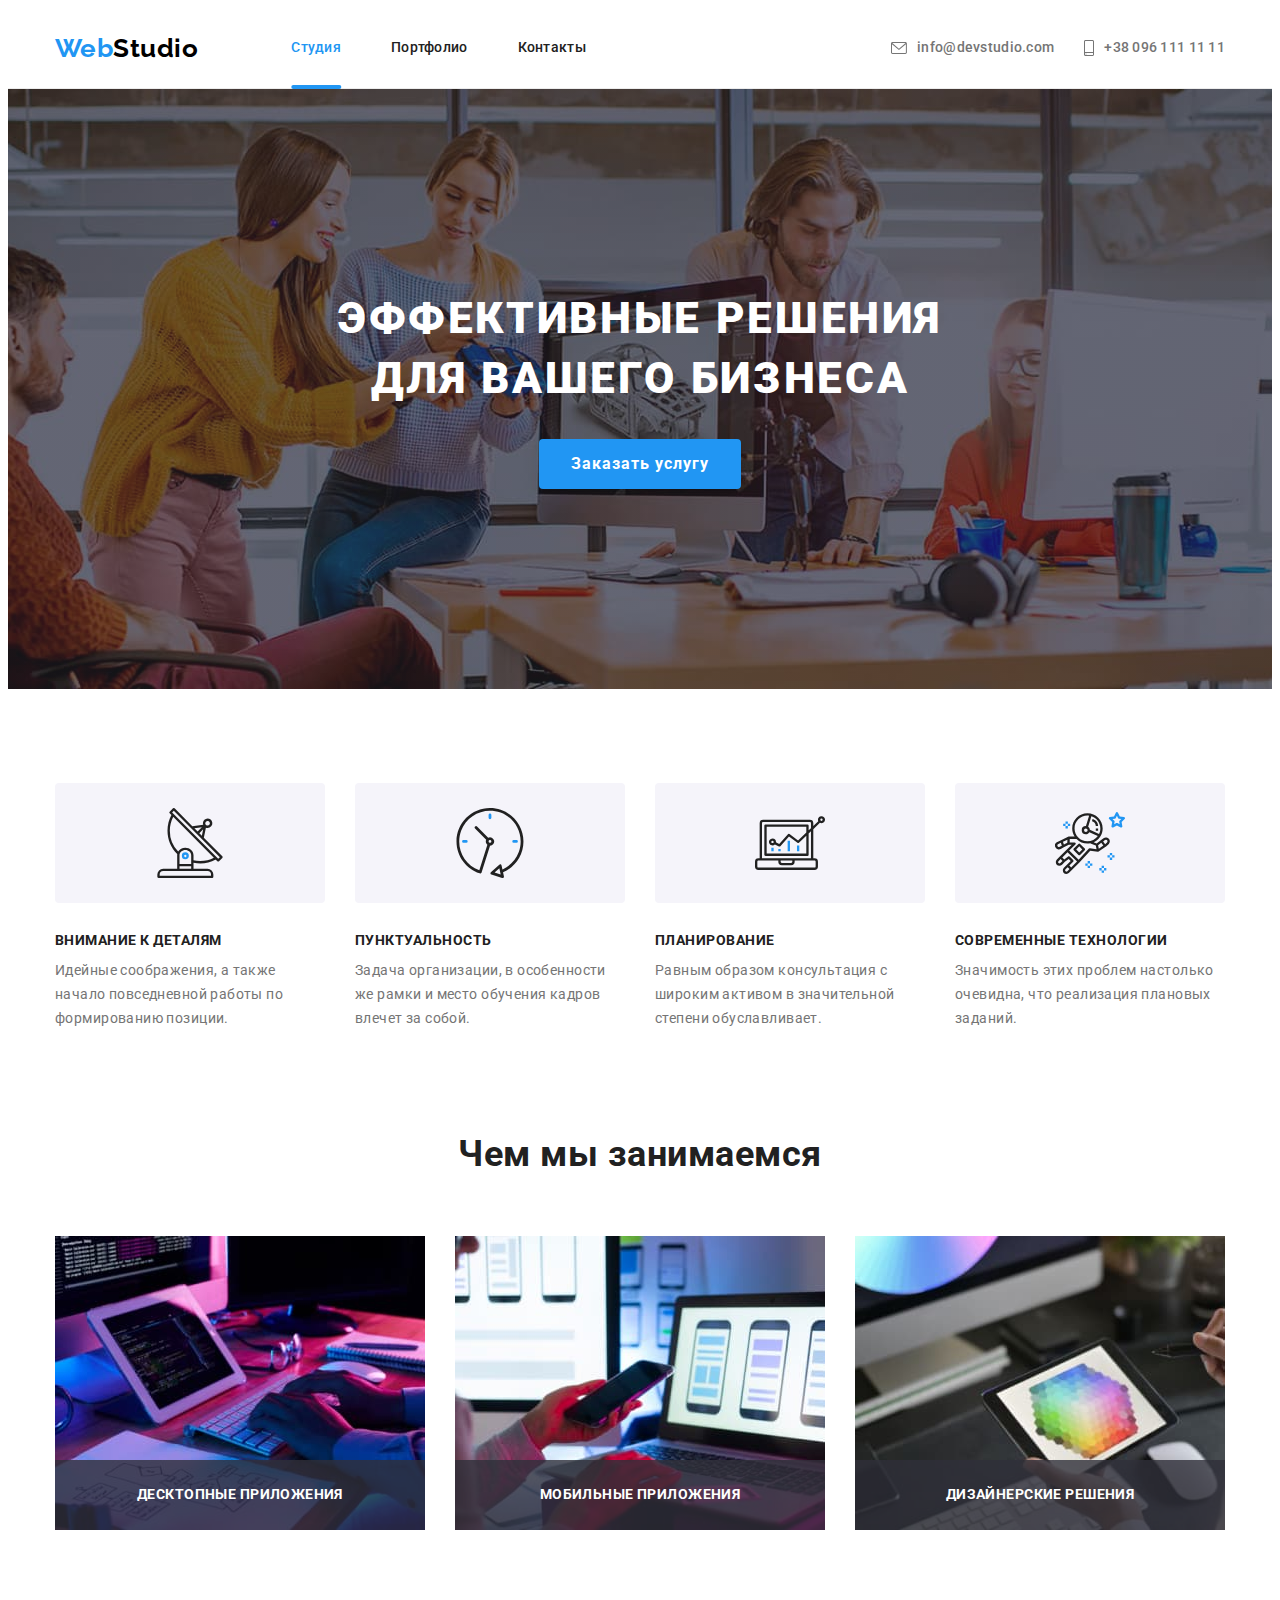
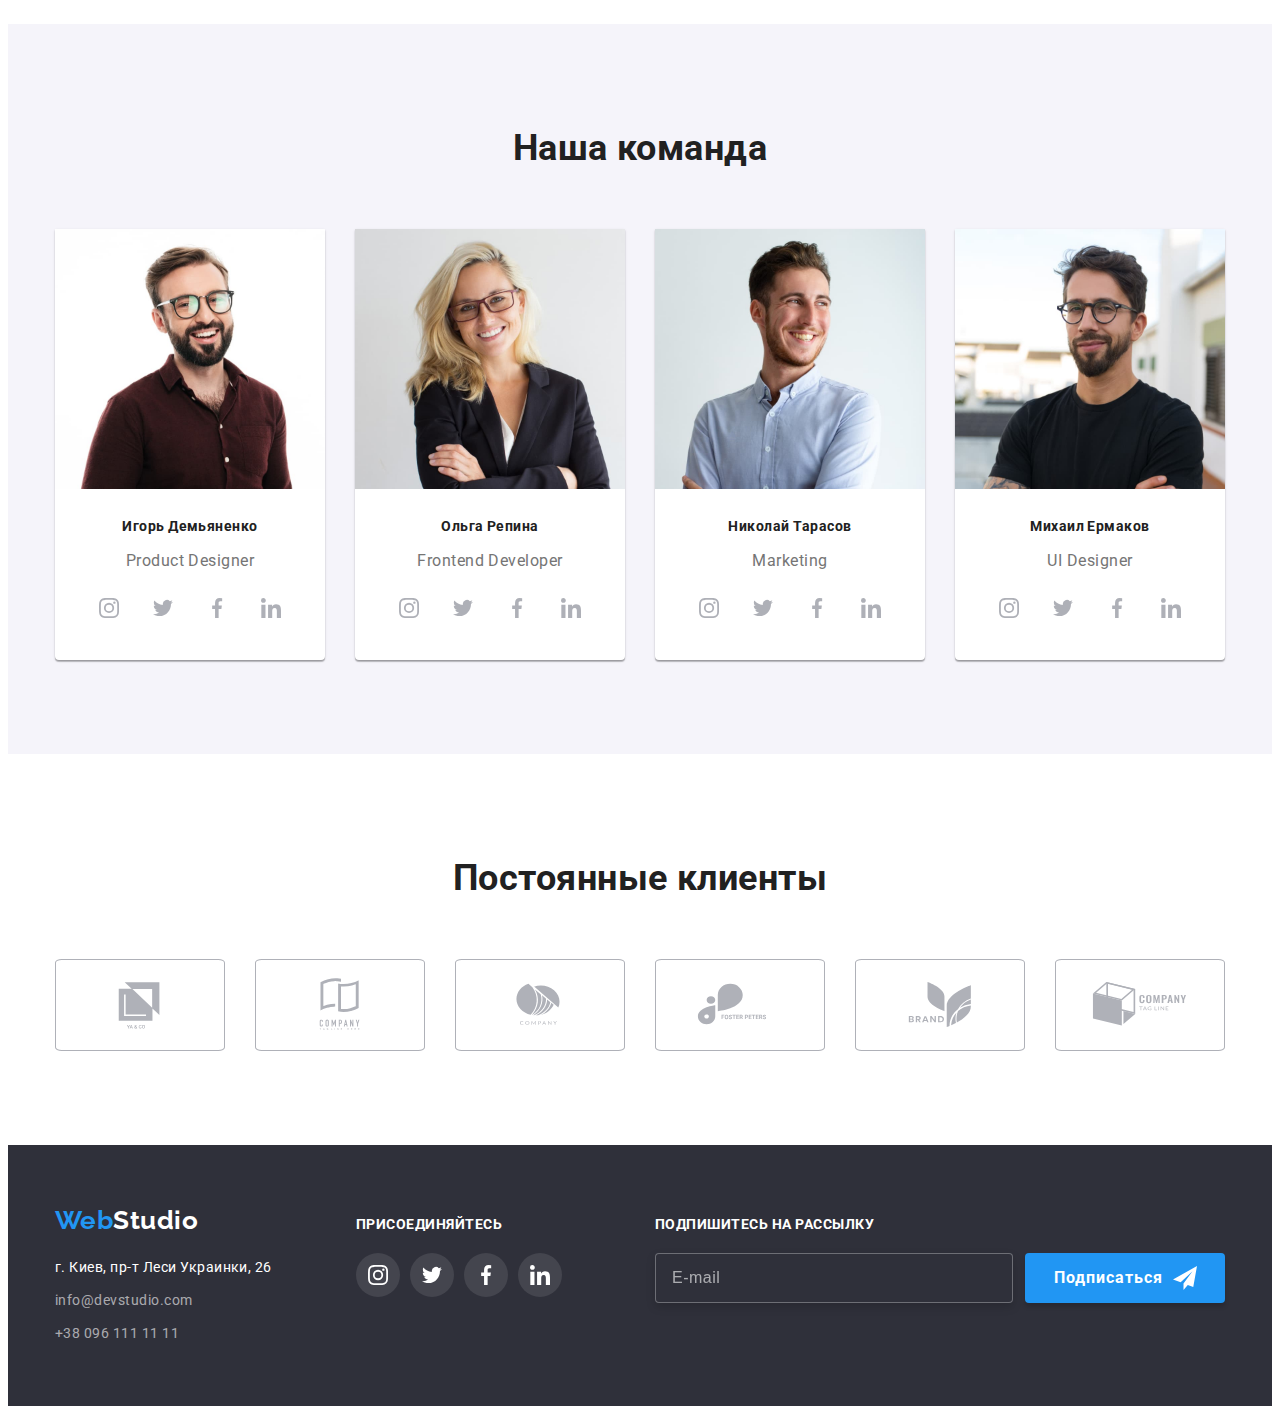
==== commit 2120fc22: "Add files via upload" ====
--- a/index.html
+++ b/index.html
@@ -183,7 +183,7 @@
 
       <!-- =====section===== -->
 
-      <section class="priorities indent section-padding">
+      <section class="priorities">
         <div class="priorities__container">
           <h2 class="priorities__title"> <!-- Заголовок который нужно спрятать --></h2>
           <ul class="priorities__list">
--- a/css/main.min.css
+++ b/css/main.min.css
@@ -1,2 +1,2 @@
-*,*::before,*::after{-webkit-box-sizing:border-box;box-sizing:border-box}.body{background-color:#fff;color:#757575;font-family:Roboto,sans-serif;letter-spacing:.03em}.priorities__container,.classes__container,.representatives__container,.customers__container,.footer__container{width:1200px;padding-left:15px;padding-right:15px;margin:0 auto}h1,h2,h3,p{margin:0}.logo,.sait-nav__link,.contacts-nav__mail,.contacts-nav__tell,.socials__link,.customers__link,.adress_link{text-decoration:none;-webkit-transition:color 250ms cubic-bezier(0.4, 0, 0.2, 1),background-color 250ms cubic-bezier(0.4, 0, 0.2, 1);-o-transition:color 250ms cubic-bezier(0.4, 0, 0.2, 1),background-color 250ms cubic-bezier(0.4, 0, 0.2, 1);transition:color 250ms cubic-bezier(0.4, 0, 0.2, 1),background-color 250ms cubic-bezier(0.4, 0, 0.2, 1)}.sait-nav,.contacts-nav,.priorities__list,.classes__list,.representatives__list,.socials__list,.customers__list,.adress_list{list-style:none;padding:0;margin:0}.logo{display:block;margin-right:93px;color:#000;font-family:Raleway,sans-serif;font-weight:700;font-size:26px;line-height:1.19}.logo__span{color:#2196f3}.logo--footer{color:#fff;margin-bottom:20px}.sait-nav{display:-webkit-box;display:-webkit-flex;display:-ms-flexbox;display:flex;letter-spacing:0.02em;font-weight:500;font-size:14px;line-height:1.14}.sait-nav__item:not(:last-child){margin-right:50px}.sait-nav__link{padding-top:32px;padding-bottom:32px;color:#212121}.sait-nav__link:hover,.sait-nav__link:focus{color:#2196f3}.sait-nav__link--current{color:#2196f3;position:relative}.sait-nav__link--current::after{content:"";position:absolute;display:inline-block;width:100%;height:4px;-webkit-transform:translate(-100%, 1125%);-ms-transform:translate(-100%, 1125%);transform:translate(-100%, 1125%);-webkit-border-radius:2px;border-radius:2px;opacity:1;background-color:#2196f3}.contacts-nav{display:-webkit-box;display:-webkit-flex;display:-ms-flexbox;display:flex;margin-left:auto;letter-spacing:0.02em;font-weight:500;font-size:14px;line-height:1.14}.contacts-nav__mail{display:-webkit-box;display:-webkit-flex;display:-ms-flexbox;display:flex;-webkit-box-align:center;-webkit-align-items:center;-ms-flex-align:center;align-items:center;color:#757575}.contacts-nav__mail:hover{color:#2196f3}.contacts-nav__mail:focus{color:#2196f3}.contacts-nav__tell{display:-webkit-box;display:-webkit-flex;display:-ms-flexbox;display:flex;-webkit-box-align:center;-webkit-align-items:center;-ms-flex-align:center;align-items:center;color:#757575}.contacts-nav__tell:hover{color:#2196f3}.contacts-nav__tell:focus{color:#2196f3}.contacts-nav__item:not(:last-child){margin-right:30px}.contacts-nav__icon{margin-right:10px;width:16px;height:12px;fill:currentColor}.contacts-nav__item:last-child .contacts-nav__icon{width:10px;height:16px}.header{border-bottom:1px solid #ececec}.header__container{width:1200px;padding-left:15px;padding-right:15px;margin:0 auto;display:-webkit-box;display:-webkit-flex;display:-ms-flexbox;display:flex;-webkit-box-align:center;-webkit-align-items:center;-ms-flex-align:center;align-items:center;min-height:80px}.button{position:relative;min-width:200px;min-height:50px;padding:10px 32px;text-align:center;color:#fff;background:#2196f3;font-family:inherit;letter-spacing:0.06em;font-weight:700;font-size:16px;line-height:1.87;-webkit-border-radius:4px;border-radius:4px;border:none;-webkit-box-shadow:0px 4px 4px rgba(0,0,0,0.15);box-shadow:0px 4px 4px rgba(0,0,0,0.15);cursor:pointer}.button--footer{padding-right:62px}.button--footer{padding-left:29px}.checkbox{display:inline-block;padding-left:12px;padding-right:11px;margin-bottom:30px}.checkbox__inscription{display:-webkit-box;display:-webkit-flex;display:-ms-flexbox;display:flex;-webkit-box-align:center;-webkit-align-items:center;-ms-flex-align:center;align-items:center;position:relative;font-size:14px;line-height:1.71;letter-spacing:0.03em;color:#757575}.checkbox__wrapper-icon::after{margin-left:30px}.checkbox__wrapper-icon{position:absolute;top:50%;left:0;-webkit-transform:translateY(-50%);-ms-transform:translateY(-50%);transform:translateY(-50%);width:16px;height:15px;border:2px solid #212121;-webkit-border-radius:4px;border-radius:4px;background-color:#fff;-webkit-transition:background-color 250ms cubic-bezier(0.4, 0, 0.2, 1),border 250ms cubic-bezier(0.4, 0, 0.2, 1);-o-transition:background-color 250ms cubic-bezier(0.4, 0, 0.2, 1),border 250ms cubic-bezier(0.4, 0, 0.2, 1);transition:background-color 250ms cubic-bezier(0.4, 0, 0.2, 1),border 250ms cubic-bezier(0.4, 0, 0.2, 1);-webkit-background-origin:content-box;background-origin:content-box}.checkbox__check:checked+.checkbox__wrapper-icon{background-color:#2196f3;-webkit-background-size:contain;background-size:contain;border-color:rgba(0,0,0,0)}.checkbox__icon{top:50%;left:0;-webkit-transform:translateY(-50%);-ms-transform:translateY(-50%);transform:translateY(-50%);width:100%;height:100%;-webkit-background-size:contain;background-size:contain}.checkbox a{color:#2196f3;text-decoration:underline}.inner{display:-webkit-box;display:-webkit-flex;display:-ms-flexbox;display:flex;-webkit-box-orient:vertical;-webkit-box-direction:normal;-webkit-flex-direction:column;-ms-flex-direction:column;flex-direction:column}.inner__wrapper{display:-webkit-box;display:-webkit-flex;display:-ms-flexbox;display:flex;-webkit-box-orient:vertical;-webkit-box-direction:normal;-webkit-flex-direction:column;-ms-flex-direction:column;flex-direction:column;margin-bottom:10px}.inner .inner__wrapper:nth-child(4){margin-bottom:20px}.inner__signature{margin-bottom:4px;text-align:start;font-family:Roboto,sans-serif;font-style:normal;font-weight:normal;font-size:12px;line-height:1.16;letter-spacing:0.01em;color:#757575}.inner__position{position:relative}.inner__field{width:100%;height:40px;border:1px solid rgba(33,33,33,0.2);-webkit-border-radius:4px;border-radius:4px;outline:none;padding-left:42px;padding-right:42px;-webkit-transition:border-color var(--transition);-o-transition:border-color var(--transition);transition:border-color var(--transition)}.inner__field:focus{border-color:#2196f3}.inner__field.inner__field--textarea{resize:none;height:120px;padding:12px 16px}.inner__field.inner__field--textarea[placeholder]::-webkit-input-placeholder{font-size:12px;line-height:1.16;letter-spacing:0.01em;color:rgba(117,117,117,0.5)}.inner__field.inner__field--textarea[placeholder]::-ms-input-placeholder{font-size:12px;line-height:1.16;letter-spacing:0.01em;color:rgba(117,117,117,0.5)}.inner__field.inner__field--textarea[placeholder]::-ms-input-placeholder{font-size:12px;line-height:1.16;letter-spacing:0.01em;color:rgba(117,117,117,0.5)}.inner__field.inner__field--textarea[placeholder]:-ms-input-placeholder{font-size:12px;line-height:1.16;letter-spacing:0.01em;color:rgba(117,117,117,0.5)}.inner__field.inner__field--textarea[placeholder]::placeholder{font-size:12px;line-height:1.16;letter-spacing:0.01em;color:rgba(117,117,117,0.5)}.inner__icon{position:absolute;width:18px;height:18px;top:50%;left:12px;-webkit-transform:translateY(-50%);-ms-transform:translateY(-50%);transform:translateY(-50%);color:currentColor;-webkit-transition:fill 250ms cubic-bezier(0.4, 0, 0.2, 1);-o-transition:fill 250ms cubic-bezier(0.4, 0, 0.2, 1);transition:fill 250ms cubic-bezier(0.4, 0, 0.2, 1)}.inner__field:focus+.inner__icon{fill:#2196f3}.inner__wrapper-submit{display:-webkit-box;display:-webkit-flex;display:-ms-flexbox;display:flex;-webkit-box-pack:center;-webkit-justify-content:center;-ms-flex-pack:center;justify-content:center}.modal{position:absolute;width:528px;height:581px;-webkit-transform:translate(-50%, -50%);-ms-transform:translate(-50%, -50%);transform:translate(-50%, -50%);-webkit-border-radius:4px;border-radius:4px;padding:40px;top:50%;left:50%;background-color:#fff;-webkit-box-shadow:0px 1px 3px rgba(0,0,0,0.12),0px 1px 1px rgba(0,0,0,0.14),0px 2px 1px rgba(0,0,0,0.2);box-shadow:0px 1px 3px rgba(0,0,0,0.12),0px 1px 1px rgba(0,0,0,0.14),0px 2px 1px rgba(0,0,0,0.2)}.modal__button{position:absolute;display:-webkit-box;display:-webkit-flex;display:-ms-flexbox;display:flex;-webkit-box-pack:center;-webkit-justify-content:center;-ms-flex-pack:center;justify-content:center;-webkit-box-align:center;-webkit-align-items:center;-ms-flex-align:center;align-items:center;right:8px;top:8px;width:30px;height:30px;-webkit-border-radius:50%;border-radius:50%;border:1px solid rgba(0,0,0,0.1);cursor:pointer;background-color:#fff}.modal__icon-close{width:30px;height:30px;fill:currentColor;-webkit-transition:color 250ms cubic-bezier(0.4, 0, 0.2, 1);-o-transition:color 250ms cubic-bezier(0.4, 0, 0.2, 1);transition:color 250ms cubic-bezier(0.4, 0, 0.2, 1)}.modal__button:hover .modal__icon-close,.modal__button:focus .modal__icon-close{color:#2196f3}.modal__text{font-family:Roboto,sans-serif;font-style:normal;font-weight:bold;font-size:20px;line-height:1.15;text-align:center;letter-spacing:0.03em;margin-bottom:12px;color:#212121}.backdrop{position:fixed;z-index:999;top:0;left:0;width:100%;height:100%;opacity:1;visibility:visible;-webkit-transition:opacity 250ms cubic-bezier(0.4, 0, 0.2, 1),visibility 250ms cubic-bezier(0.4, 0, 0.2, 1);-o-transition:opacity 250ms cubic-bezier(0.4, 0, 0.2, 1),visibility 250ms cubic-bezier(0.4, 0, 0.2, 1);transition:opacity 250ms cubic-bezier(0.4, 0, 0.2, 1),visibility 250ms cubic-bezier(0.4, 0, 0.2, 1);background-color:rgba(0,0,0,0.2)}.backdrop.is-hidden{opacity:0;pointer-events:none}.hero{padding-top:200px;padding-bottom:200px;text-align:center;background:#c4c4c4;width:1600px;height:600px;margin-left:auto;margin-right:auto;-webkit-background-size:cover;background-size:cover;background-repeat:no-repeat;background-position:center;background-image:-webkit-gradient(linear, left top, right top, from(rgba(47,48,58,0.4)), to(rgba(47,48,58,0.4))),url("../images/bg_hero.jpg");background-image:-webkit-linear-gradient(left, rgba(47,48,58,0.4), rgba(47,48,58,0.4)),url("../images/bg_hero.jpg");background-image:-o-linear-gradient(left, rgba(47,48,58,0.4), rgba(47,48,58,0.4)),url("../images/bg_hero.jpg");background-image:linear-gradient(to right, rgba(47,48,58,0.4), rgba(47,48,58,0.4)),url("../images/bg_hero.jpg")}.hero__container{width:1200px;padding-left:15px;padding-right:15px;margin:0 auto}.hero__title{margin-bottom:30px;text-transform:uppercase;color:#fff;letter-spacing:0.06em;font-weight:900;font-size:44px;line-height:1.36}.priorities{padding-top:94px;padding-bottom:0px}.priorities__title{margin:0}.priorities__list{display:-webkit-box;display:-webkit-flex;display:-ms-flexbox;display:flex}.priorities__item{width:270px}.priorities__item:not(:last-child){margin-right:30px}.priorities__box{display:-webkit-box;display:-webkit-flex;display:-ms-flexbox;display:flex;-webkit-box-pack:center;-webkit-justify-content:center;-ms-flex-pack:center;justify-content:center;padding:25px 100px;margin-bottom:30px;background-color:#f5f4fa;-webkit-border-radius:4px;border-radius:4px}.priorities__icon{width:70px;height:70px;-webkit-box-align:center;-webkit-align-items:center;-ms-flex-align:center;align-items:center}.priorities__headline{margin-bottom:10px;font-weight:700;font-size:14px;line-height:1.14;text-transform:uppercase;color:#212121}.priorities__paragraph{font-size:14px;line-height:1.7;letter-spacing:0.03em}.classes{padding-top:94px;padding-bottom:94px}.classes__title{margin-bottom:50px;text-align:center;font-weight:700;font-size:36px;line-height:1.7;color:#212121}.classes__list{display:-webkit-box;display:-webkit-flex;display:-ms-flexbox;display:flex;-webkit-box-pack:justify;-webkit-justify-content:space-between;-ms-flex-pack:justify;justify-content:space-between}.classes__item{position:relative}.classes__no-gap{display:block}.classes__text{position:absolute;display:-webkit-box;display:-webkit-flex;display:-ms-flexbox;display:flex;text-align:center;-webkit-box-pack:center;-webkit-justify-content:center;-ms-flex-pack:center;justify-content:center;width:100%;height:70px;-webkit-transform:translateY(-100%);-ms-transform:translateY(-100%);transform:translateY(-100%);padding-top:27px;padding-bottom:27px;font-family:Roboto,sans-serif;font-style:normal;font-weight:bold;font-size:14px;line-height:1.14;letter-spacing:0.03em;text-transform:uppercase;color:#fff;background-color:rgba(47,48,58,0.8)}.representatives{padding-top:94px;padding-bottom:94px;background-color:#f5f4fa}.representatives__title{margin-bottom:50px;text-align:center;font-weight:700;font-size:36px;line-height:1.7;color:#212121}.representatives__list{display:-webkit-box;display:-webkit-flex;display:-ms-flexbox;display:flex}.representatives__item{width:270px;-webkit-border-radius:0px 0px 4px 4px;border-radius:0px 0px 4px 4px;-webkit-box-shadow:0px 1px 3px rgba(0,0,0,0.12),0px 1px 1px rgba(0,0,0,0.14),0px 2px 1px rgba(0,0,0,0.2);box-shadow:0px 1px 3px rgba(0,0,0,0.12),0px 1px 1px rgba(0,0,0,0.14),0px 2px 1px rgba(0,0,0,0.2);background-color:#fff}.representatives__item:not(:last-child){margin-right:30px}.representatives__no-gap{display:block;-webkit-box-sizing:border-box;box-sizing:border-box}.representatives__wrrapper{padding:30px 32px}.representatives__headline{text-align:center;margin-bottom:16px;font-weight:700;font-size:14px;line-height:1.14;color:#212121}.representatives__text{text-align:center;margin-bottom:16px}.socials__list{display:-webkit-box;display:-webkit-flex;display:-ms-flexbox;display:flex}.socials__item{-webkit-box-pack:center;-webkit-justify-content:center;-ms-flex-pack:center;justify-content:center}.socials__item:not(:last-child){margin-right:10px}.socials__link{display:-webkit-box;display:-webkit-flex;display:-ms-flexbox;display:flex;-webkit-box-pack:center;-webkit-justify-content:center;-ms-flex-pack:center;justify-content:center;-webkit-box-align:center;-webkit-align-items:center;-ms-flex-align:center;align-items:center;width:44px;height:44px;-webkit-border-radius:50%;border-radius:50%;color:#aeb0b7}.socials__link:hover,.socials__link:focus{background-color:#2196f3;color:#fff;cursor:pointer}.socials__link:not(:last-child){margin-right:10px}.socials__icon{width:20px;height:20px;fill:currentColor}.socials__link--footer{background-color:rgba(255,255,255,0.1)}.customers{padding-top:94px;padding-bottom:94px}.customers__title{margin-bottom:50px;text-align:center;font-weight:700;font-size:36px;line-height:1.7;color:#212121}.customers__list{display:-webkit-box;display:-webkit-flex;display:-ms-flexbox;display:flex;-webkit-box-pack:justify;-webkit-justify-content:space-between;-ms-flex-pack:justify;justify-content:space-between}.customers__link{display:-webkit-box;display:-webkit-flex;display:-ms-flexbox;display:flex;-webkit-box-pack:center;-webkit-justify-content:center;-ms-flex-pack:center;justify-content:center;-webkit-box-align:center;-webkit-align-items:center;-ms-flex-align:center;align-items:center;width:170px;height:92px;border:1px solid #afb1b8;-webkit-border-radius:4%;border-radius:4%;color:#afb1b8}.customers__link:hover,.customers__link:focus{border-color:#2196f3;color:#2196f3;cursor:pointer}.customers__icon{width:106px;height:60px;fill:currentColor}.footer{padding-top:60px;padding-bottom:60px;background-color:#2f303a}.footer__container{display:-webkit-box;display:-webkit-flex;display:-ms-flexbox;display:flex}.footer__text{width:231px}.adress_link{display:block;font-weight:400;font-size:14px;line-height:1.71;font-style:normal;color:rgba(255,255,255,0.6)}.adress_item:first-child .adress_link{color:#fff}.adress_item:not(:last-child) .adress_link{margin-bottom:9px}.adress_link:hover,.adress_link:focus,.adress_item:first-child .adress_link:focus,.adress_item:first-child .adress_link:hover{color:#2196f3}.join{margin-left:70px;padding-top:12px;padding-bottom:40px}.join__title{margin-bottom:20px;font-weight:700;font-size:14px;line-height:1.14;text-transform:uppercase;color:#fff}.subscription{width:663px;margin-left:93px;padding-top:12px;padding-bottom:40px}.subscription__title{font-weight:700;font-size:14px;line-height:1.14;text-transform:uppercase;margin-bottom:20px;color:#fff}.subscription__form{display:-webkit-box;display:-webkit-flex;display:-ms-flexbox;display:flex}.subscription__field{width:358px;height:50px;border:1px solid rgba(255,255,255,0.3);background-color:#2f303a;-webkit-filter:drop-shadow(0px 4px 4px rgba(0,0,0,0.15));filter:drop-shadow(0px 4px 4px rgba(0,0,0,0.15));padding:15px 16px;margin-right:12px;-webkit-border-radius:4px;border-radius:4px;-webkit-transition:border 250ms cubic-bezier(0.4, 0, 0.2, 1);-o-transition:border 250ms cubic-bezier(0.4, 0, 0.2, 1);transition:border 250ms cubic-bezier(0.4, 0, 0.2, 1);font-style:normal;font-weight:normal;font-size:16px;line-height:1.25;letter-spacing:.03em;color:rgba(255,255,255,0.6)}.subscription__field:focus{outline:none;border:1px solid #2196f3}.subscription__field[type="emeil"]::-webkit-input-placeholder{font-style:normal;font-weight:normal;font-size:16px;line-height:1.25;letter-spacing:0.03em;color:rgba(255,255,255,0.6)}.subscription__field[type="emeil"]::-ms-input-placeholder{font-style:normal;font-weight:normal;font-size:16px;line-height:1.25;letter-spacing:0.03em;color:rgba(255,255,255,0.6)}.subscription__field[type="emeil"]::-ms-input-placeholder{font-style:normal;font-weight:normal;font-size:16px;line-height:1.25;letter-spacing:0.03em;color:rgba(255,255,255,0.6)}.subscription__field[type="emeil"]:-ms-input-placeholder{font-style:normal;font-weight:normal;font-size:16px;line-height:1.25;letter-spacing:0.03em;color:rgba(255,255,255,0.6)}.subscription__field[type="emeil"]::placeholder{font-style:normal;font-weight:normal;font-size:16px;line-height:1.25;letter-spacing:0.03em;color:rgba(255,255,255,0.6)}.subscription__icon{position:absolute;top:50%;right:28px;-webkit-transform:translateY(-50%);-ms-transform:translateY(-50%);transform:translateY(-50%);width:24px;height:24px}
+*,*::before,*::after{-webkit-box-sizing:border-box;box-sizing:border-box}.body{background-color:#fff;color:#757575;font-family:Roboto,sans-serif;letter-spacing:.03em}.priorities__container,.classes__container,.representatives__container,.customers__container,.footer__container,.portfolio__container{width:1200px;padding-left:15px;padding-right:15px;margin:0 auto}h1,h2,h3,p{margin:0}.logo,.sait-nav__link,.contacts-nav__mail,.contacts-nav__tell,.socials__link,.customers__link,.adress_link,.cards__link{text-decoration:none;-webkit-transition:color 250ms cubic-bezier(0.4, 0, 0.2, 1),background-color 250ms cubic-bezier(0.4, 0, 0.2, 1);-o-transition:color 250ms cubic-bezier(0.4, 0, 0.2, 1),background-color 250ms cubic-bezier(0.4, 0, 0.2, 1);transition:color 250ms cubic-bezier(0.4, 0, 0.2, 1),background-color 250ms cubic-bezier(0.4, 0, 0.2, 1)}.sait-nav,.contacts-nav,.priorities__list,.classes__list,.representatives__list,.socials__list,.customers__list,.adress_list,.filters,.cards{list-style:none;padding:0;margin:0}.logo{display:block;margin-right:93px;color:#000;font-family:Raleway,sans-serif;font-weight:700;font-size:26px;line-height:1.19}.logo__span{color:#2196f3}.logo--footer{color:#fff;margin-bottom:20px}.sait-nav{display:-webkit-box;display:-webkit-flex;display:-ms-flexbox;display:flex;letter-spacing:0.02em;font-weight:500;font-size:14px;line-height:1.14}.sait-nav__item:not(:last-child){margin-right:50px}.sait-nav__link{padding-top:32px;padding-bottom:32px;color:#212121}.sait-nav__link:hover,.sait-nav__link:focus{color:#2196f3}.sait-nav__link--current{color:#2196f3;position:relative}.sait-nav__link--current::after{content:"";position:absolute;display:inline-block;width:100%;height:4px;-webkit-transform:translate(-100%, 1125%);-ms-transform:translate(-100%, 1125%);transform:translate(-100%, 1125%);-webkit-border-radius:2px;border-radius:2px;opacity:1;background-color:#2196f3}.contacts-nav{display:-webkit-box;display:-webkit-flex;display:-ms-flexbox;display:flex;margin-left:auto;letter-spacing:0.02em;font-weight:500;font-size:14px;line-height:1.14}.contacts-nav__mail{display:-webkit-box;display:-webkit-flex;display:-ms-flexbox;display:flex;-webkit-box-align:center;-webkit-align-items:center;-ms-flex-align:center;align-items:center;color:#757575}.contacts-nav__mail:hover{color:#2196f3}.contacts-nav__mail:focus{color:#2196f3}.contacts-nav__tell{display:-webkit-box;display:-webkit-flex;display:-ms-flexbox;display:flex;-webkit-box-align:center;-webkit-align-items:center;-ms-flex-align:center;align-items:center;color:#757575}.contacts-nav__tell:hover{color:#2196f3}.contacts-nav__tell:focus{color:#2196f3}.contacts-nav__item:not(:last-child){margin-right:30px}.contacts-nav__icon{margin-right:10px;width:16px;height:12px;fill:currentColor}.contacts-nav__item:last-child .contacts-nav__icon{width:10px;height:16px}.header{border-bottom:1px solid #ececec}.header__container{width:1200px;padding-left:15px;padding-right:15px;margin:0 auto;display:-webkit-box;display:-webkit-flex;display:-ms-flexbox;display:flex;-webkit-box-align:center;-webkit-align-items:center;-ms-flex-align:center;align-items:center;min-height:80px}.button{position:relative;min-width:200px;min-height:50px;padding:10px 32px;text-align:center;color:#fff;background:#2196f3;font-family:inherit;letter-spacing:0.06em;font-weight:700;font-size:16px;line-height:1.87;-webkit-border-radius:4px;border-radius:4px;border:none;-webkit-box-shadow:0px 4px 4px rgba(0,0,0,0.15);box-shadow:0px 4px 4px rgba(0,0,0,0.15);cursor:pointer}.button--footer{padding-right:62px}.button--footer{padding-left:29px}.checkbox{display:inline-block;padding-left:12px;padding-right:11px;margin-bottom:30px}.checkbox__inscription{display:-webkit-box;display:-webkit-flex;display:-ms-flexbox;display:flex;-webkit-box-align:center;-webkit-align-items:center;-ms-flex-align:center;align-items:center;position:relative;font-size:14px;line-height:1.71;letter-spacing:0.03em;color:#757575}.checkbox__wrapper-icon::after{margin-left:30px}.checkbox__wrapper-icon{position:absolute;top:50%;left:0;-webkit-transform:translateY(-50%);-ms-transform:translateY(-50%);transform:translateY(-50%);width:16px;height:15px;border:2px solid #212121;-webkit-border-radius:4px;border-radius:4px;background-color:#fff;-webkit-transition:background-color 250ms cubic-bezier(0.4, 0, 0.2, 1),border 250ms cubic-bezier(0.4, 0, 0.2, 1);-o-transition:background-color 250ms cubic-bezier(0.4, 0, 0.2, 1),border 250ms cubic-bezier(0.4, 0, 0.2, 1);transition:background-color 250ms cubic-bezier(0.4, 0, 0.2, 1),border 250ms cubic-bezier(0.4, 0, 0.2, 1);-webkit-background-origin:content-box;background-origin:content-box}.checkbox__check:checked+.checkbox__wrapper-icon{background-color:#2196f3;-webkit-background-size:contain;background-size:contain;border-color:rgba(0,0,0,0)}.checkbox__icon{top:50%;left:0;-webkit-transform:translateY(-50%);-ms-transform:translateY(-50%);transform:translateY(-50%);width:100%;height:100%;-webkit-background-size:contain;background-size:contain}.checkbox a{color:#2196f3;text-decoration:underline}.inner{display:-webkit-box;display:-webkit-flex;display:-ms-flexbox;display:flex;-webkit-box-orient:vertical;-webkit-box-direction:normal;-webkit-flex-direction:column;-ms-flex-direction:column;flex-direction:column}.inner__wrapper{display:-webkit-box;display:-webkit-flex;display:-ms-flexbox;display:flex;-webkit-box-orient:vertical;-webkit-box-direction:normal;-webkit-flex-direction:column;-ms-flex-direction:column;flex-direction:column;margin-bottom:10px}.inner .inner__wrapper:nth-child(4){margin-bottom:20px}.inner__signature{margin-bottom:4px;text-align:start;font-family:Roboto,sans-serif;font-style:normal;font-weight:normal;font-size:12px;line-height:1.16;letter-spacing:0.01em;color:#757575}.inner__position{position:relative}.inner__field{width:100%;height:40px;border:1px solid rgba(33,33,33,0.2);-webkit-border-radius:4px;border-radius:4px;outline:none;padding-left:42px;padding-right:42px;-webkit-transition:border-color var(--transition);-o-transition:border-color var(--transition);transition:border-color var(--transition)}.inner__field:focus{border-color:#2196f3}.inner__field.inner__field--textarea{resize:none;height:120px;padding:12px 16px}.inner__field.inner__field--textarea[placeholder]::-webkit-input-placeholder{font-size:12px;line-height:1.16;letter-spacing:0.01em;color:rgba(117,117,117,0.5)}.inner__field.inner__field--textarea[placeholder]::-ms-input-placeholder{font-size:12px;line-height:1.16;letter-spacing:0.01em;color:rgba(117,117,117,0.5)}.inner__field.inner__field--textarea[placeholder]::-ms-input-placeholder{font-size:12px;line-height:1.16;letter-spacing:0.01em;color:rgba(117,117,117,0.5)}.inner__field.inner__field--textarea[placeholder]:-ms-input-placeholder{font-size:12px;line-height:1.16;letter-spacing:0.01em;color:rgba(117,117,117,0.5)}.inner__field.inner__field--textarea[placeholder]::placeholder{font-size:12px;line-height:1.16;letter-spacing:0.01em;color:rgba(117,117,117,0.5)}.inner__icon{position:absolute;width:18px;height:18px;top:50%;left:12px;-webkit-transform:translateY(-50%);-ms-transform:translateY(-50%);transform:translateY(-50%);color:currentColor;-webkit-transition:fill 250ms cubic-bezier(0.4, 0, 0.2, 1);-o-transition:fill 250ms cubic-bezier(0.4, 0, 0.2, 1);transition:fill 250ms cubic-bezier(0.4, 0, 0.2, 1)}.inner__field:focus+.inner__icon{fill:#2196f3}.inner__wrapper-submit{display:-webkit-box;display:-webkit-flex;display:-ms-flexbox;display:flex;-webkit-box-pack:center;-webkit-justify-content:center;-ms-flex-pack:center;justify-content:center}.modal{position:absolute;width:528px;height:581px;-webkit-transform:translate(-50%, -50%);-ms-transform:translate(-50%, -50%);transform:translate(-50%, -50%);-webkit-border-radius:4px;border-radius:4px;padding:40px;top:50%;left:50%;background-color:#fff;-webkit-box-shadow:0px 1px 3px rgba(0,0,0,0.12),0px 1px 1px rgba(0,0,0,0.14),0px 2px 1px rgba(0,0,0,0.2);box-shadow:0px 1px 3px rgba(0,0,0,0.12),0px 1px 1px rgba(0,0,0,0.14),0px 2px 1px rgba(0,0,0,0.2)}.modal__button{position:absolute;display:-webkit-box;display:-webkit-flex;display:-ms-flexbox;display:flex;-webkit-box-pack:center;-webkit-justify-content:center;-ms-flex-pack:center;justify-content:center;-webkit-box-align:center;-webkit-align-items:center;-ms-flex-align:center;align-items:center;right:8px;top:8px;width:30px;height:30px;-webkit-border-radius:50%;border-radius:50%;border:1px solid rgba(0,0,0,0.1);cursor:pointer;background-color:#fff}.modal__icon-close{width:30px;height:30px;fill:currentColor;-webkit-transition:color 250ms cubic-bezier(0.4, 0, 0.2, 1);-o-transition:color 250ms cubic-bezier(0.4, 0, 0.2, 1);transition:color 250ms cubic-bezier(0.4, 0, 0.2, 1)}.modal__button:hover .modal__icon-close,.modal__button:focus .modal__icon-close{color:#2196f3}.modal__text{font-family:Roboto,sans-serif;font-style:normal;font-weight:bold;font-size:20px;line-height:1.15;text-align:center;letter-spacing:0.03em;margin-bottom:12px;color:#212121}.backdrop{position:fixed;z-index:999;top:0;left:0;width:100%;height:100%;opacity:1;visibility:visible;-webkit-transition:opacity 250ms cubic-bezier(0.4, 0, 0.2, 1),visibility 250ms cubic-bezier(0.4, 0, 0.2, 1);-o-transition:opacity 250ms cubic-bezier(0.4, 0, 0.2, 1),visibility 250ms cubic-bezier(0.4, 0, 0.2, 1);transition:opacity 250ms cubic-bezier(0.4, 0, 0.2, 1),visibility 250ms cubic-bezier(0.4, 0, 0.2, 1);background-color:rgba(0,0,0,0.2)}.backdrop.is-hidden{opacity:0;pointer-events:none}.hero{padding-top:200px;padding-bottom:200px;text-align:center;background:#c4c4c4;max-width:1600px;height:600px;margin-left:auto;margin-right:auto;-webkit-background-size:cover;background-size:cover;background-repeat:no-repeat;background-position:center;background-image:-webkit-gradient(linear, left top, right top, from(rgba(47,48,58,0.4)), to(rgba(47,48,58,0.4))),url("../images/bg_hero.jpg");background-image:-webkit-linear-gradient(left, rgba(47,48,58,0.4), rgba(47,48,58,0.4)),url("../images/bg_hero.jpg");background-image:-o-linear-gradient(left, rgba(47,48,58,0.4), rgba(47,48,58,0.4)),url("../images/bg_hero.jpg");background-image:linear-gradient(to right, rgba(47,48,58,0.4), rgba(47,48,58,0.4)),url("../images/bg_hero.jpg")}.hero__container{width:1200px;padding-left:15px;padding-right:15px;margin:0 auto}.hero__title{margin-bottom:30px;text-transform:uppercase;color:#fff;letter-spacing:0.06em;font-weight:900;font-size:44px;line-height:1.36}.priorities{padding-top:94px;padding-bottom:0px}.priorities__title{margin:0}.priorities__list{display:-webkit-box;display:-webkit-flex;display:-ms-flexbox;display:flex}.priorities__item{width:270px}.priorities__item:not(:last-child){margin-right:30px}.priorities__box{display:-webkit-box;display:-webkit-flex;display:-ms-flexbox;display:flex;-webkit-box-pack:center;-webkit-justify-content:center;-ms-flex-pack:center;justify-content:center;padding:25px 100px;margin-bottom:30px;background-color:#f5f4fa;-webkit-border-radius:4px;border-radius:4px}.priorities__icon{width:70px;height:70px;-webkit-box-align:center;-webkit-align-items:center;-ms-flex-align:center;align-items:center}.priorities__headline{margin-bottom:10px;font-weight:700;font-size:14px;line-height:1.14;text-transform:uppercase;color:#212121}.priorities__paragraph{font-size:14px;line-height:1.7;letter-spacing:0.03em}.classes{padding-top:94px;padding-bottom:94px}.classes__title{margin-bottom:50px;text-align:center;font-weight:700;font-size:36px;line-height:1.7;color:#212121}.classes__list{display:-webkit-box;display:-webkit-flex;display:-ms-flexbox;display:flex;-webkit-box-pack:justify;-webkit-justify-content:space-between;-ms-flex-pack:justify;justify-content:space-between}.classes__item{position:relative}.classes__no-gap{display:block}.classes__text{position:absolute;display:-webkit-box;display:-webkit-flex;display:-ms-flexbox;display:flex;text-align:center;-webkit-box-pack:center;-webkit-justify-content:center;-ms-flex-pack:center;justify-content:center;width:100%;height:70px;-webkit-transform:translateY(-100%);-ms-transform:translateY(-100%);transform:translateY(-100%);padding-top:27px;padding-bottom:27px;font-family:Roboto,sans-serif;font-style:normal;font-weight:bold;font-size:14px;line-height:1.14;letter-spacing:0.03em;text-transform:uppercase;color:#fff;background-color:rgba(47,48,58,0.8)}.representatives{padding-top:94px;padding-bottom:94px;background-color:#f5f4fa}.representatives__title{margin-bottom:50px;text-align:center;font-weight:700;font-size:36px;line-height:1.7;color:#212121}.representatives__list{display:-webkit-box;display:-webkit-flex;display:-ms-flexbox;display:flex}.representatives__item{width:270px;-webkit-border-radius:0px 0px 4px 4px;border-radius:0px 0px 4px 4px;-webkit-box-shadow:0px 1px 3px rgba(0,0,0,0.12),0px 1px 1px rgba(0,0,0,0.14),0px 2px 1px rgba(0,0,0,0.2);box-shadow:0px 1px 3px rgba(0,0,0,0.12),0px 1px 1px rgba(0,0,0,0.14),0px 2px 1px rgba(0,0,0,0.2);background-color:#fff}.representatives__item:not(:last-child){margin-right:30px}.representatives__no-gap{display:block;-webkit-box-sizing:border-box;box-sizing:border-box}.representatives__wrrapper{padding:30px 32px}.representatives__headline{text-align:center;margin-bottom:16px;font-weight:700;font-size:14px;line-height:1.14;color:#212121}.representatives__text{text-align:center;margin-bottom:16px}.socials__list{display:-webkit-box;display:-webkit-flex;display:-ms-flexbox;display:flex}.socials__item{-webkit-box-pack:center;-webkit-justify-content:center;-ms-flex-pack:center;justify-content:center}.socials__item:not(:last-child){margin-right:10px}.socials__link{display:-webkit-box;display:-webkit-flex;display:-ms-flexbox;display:flex;-webkit-box-pack:center;-webkit-justify-content:center;-ms-flex-pack:center;justify-content:center;-webkit-box-align:center;-webkit-align-items:center;-ms-flex-align:center;align-items:center;width:44px;height:44px;-webkit-border-radius:50%;border-radius:50%;color:#aeb0b7}.socials__link:hover,.socials__link:focus{background-color:#2196f3;color:#fff;cursor:pointer}.socials__link:not(:last-child){margin-right:10px}.socials__icon{width:20px;height:20px;fill:currentColor}.socials__link--footer{background-color:rgba(255,255,255,0.1)}.customers{padding-top:94px;padding-bottom:94px}.customers__title{margin-bottom:50px;text-align:center;font-weight:700;font-size:36px;line-height:1.7;color:#212121}.customers__list{display:-webkit-box;display:-webkit-flex;display:-ms-flexbox;display:flex;-webkit-box-pack:justify;-webkit-justify-content:space-between;-ms-flex-pack:justify;justify-content:space-between}.customers__link{display:-webkit-box;display:-webkit-flex;display:-ms-flexbox;display:flex;-webkit-box-pack:center;-webkit-justify-content:center;-ms-flex-pack:center;justify-content:center;-webkit-box-align:center;-webkit-align-items:center;-ms-flex-align:center;align-items:center;width:170px;height:92px;border:1px solid #afb1b8;-webkit-border-radius:4%;border-radius:4%;color:#afb1b8}.customers__link:hover,.customers__link:focus{border-color:#2196f3;color:#2196f3;cursor:pointer}.customers__icon{width:106px;height:60px;fill:currentColor}.footer{padding-top:60px;padding-bottom:60px;background-color:#2f303a}.footer__container{display:-webkit-box;display:-webkit-flex;display:-ms-flexbox;display:flex}.footer__text{width:231px}.adress_link{display:block;font-weight:400;font-size:14px;line-height:1.71;font-style:normal;color:rgba(255,255,255,0.6)}.adress_item:first-child .adress_link{color:#fff}.adress_item:not(:last-child) .adress_link{margin-bottom:9px}.adress_link:hover,.adress_link:focus,.adress_item:first-child .adress_link:focus,.adress_item:first-child .adress_link:hover{color:#2196f3}.join{margin-left:70px;padding-top:12px;padding-bottom:40px}.join__title{margin-bottom:20px;font-weight:700;font-size:14px;line-height:1.14;text-transform:uppercase;color:#fff}.subscription{width:663px;margin-left:93px;padding-top:12px;padding-bottom:40px}.subscription__title{font-weight:700;font-size:14px;line-height:1.14;text-transform:uppercase;margin-bottom:20px;color:#fff}.subscription__form{display:-webkit-box;display:-webkit-flex;display:-ms-flexbox;display:flex}.subscription__field{width:358px;height:50px;border:1px solid rgba(255,255,255,0.3);background-color:#2f303a;-webkit-filter:drop-shadow(0px 4px 4px rgba(0,0,0,0.15));filter:drop-shadow(0px 4px 4px rgba(0,0,0,0.15));padding:15px 16px;margin-right:12px;-webkit-border-radius:4px;border-radius:4px;-webkit-transition:border 250ms cubic-bezier(0.4, 0, 0.2, 1);-o-transition:border 250ms cubic-bezier(0.4, 0, 0.2, 1);transition:border 250ms cubic-bezier(0.4, 0, 0.2, 1);font-style:normal;font-weight:normal;font-size:16px;line-height:1.25;letter-spacing:.03em;color:rgba(255,255,255,0.6)}.subscription__field:focus{outline:none;border:1px solid #2196f3}.subscription__field[type="emeil"]::-webkit-input-placeholder{font-style:normal;font-weight:normal;font-size:16px;line-height:1.25;letter-spacing:0.03em;color:rgba(255,255,255,0.6)}.subscription__field[type="emeil"]::-ms-input-placeholder{font-style:normal;font-weight:normal;font-size:16px;line-height:1.25;letter-spacing:0.03em;color:rgba(255,255,255,0.6)}.subscription__field[type="emeil"]::-ms-input-placeholder{font-style:normal;font-weight:normal;font-size:16px;line-height:1.25;letter-spacing:0.03em;color:rgba(255,255,255,0.6)}.subscription__field[type="emeil"]:-ms-input-placeholder{font-style:normal;font-weight:normal;font-size:16px;line-height:1.25;letter-spacing:0.03em;color:rgba(255,255,255,0.6)}.subscription__field[type="emeil"]::placeholder{font-style:normal;font-weight:normal;font-size:16px;line-height:1.25;letter-spacing:0.03em;color:rgba(255,255,255,0.6)}.subscription__icon{position:absolute;top:50%;right:28px;-webkit-transform:translateY(-50%);-ms-transform:translateY(-50%);transform:translateY(-50%);width:24px;height:24px}.portfolio{padding-top:94px;padding-bottom:94px}.filters{display:-webkit-box;display:-webkit-flex;display:-ms-flexbox;display:flex;-webkit-box-pack:center;-webkit-justify-content:center;-ms-flex-pack:center;justify-content:center;margin-bottom:50px}.filters__item:not(:last-child){margin-right:8px}.filters__button{color:#212121;background:#f5f4fa;font-family:inherit;letter-spacing:0.06em;font-weight:500;font-size:16px;line-height:1.62;-webkit-border-radius:4px;border-radius:4px;padding:6px 22px;border:0;outline:0;cursor:pointer;-webkit-transition:color 250ms cubic-bezier(0.4, 0, 0.2, 1),background-color 250ms cubic-bezier(0.4, 0, 0.2, 1),-webkit-box-shadow 250ms cubic-bezier(0.4, 0, 0.2, 1);transition:color 250ms cubic-bezier(0.4, 0, 0.2, 1),background-color 250ms cubic-bezier(0.4, 0, 0.2, 1),-webkit-box-shadow 250ms cubic-bezier(0.4, 0, 0.2, 1);-o-transition:color 250ms cubic-bezier(0.4, 0, 0.2, 1),background-color 250ms cubic-bezier(0.4, 0, 0.2, 1),box-shadow 250ms cubic-bezier(0.4, 0, 0.2, 1);transition:color 250ms cubic-bezier(0.4, 0, 0.2, 1),background-color 250ms cubic-bezier(0.4, 0, 0.2, 1),box-shadow 250ms cubic-bezier(0.4, 0, 0.2, 1);transition:color 250ms cubic-bezier(0.4, 0, 0.2, 1),background-color 250ms cubic-bezier(0.4, 0, 0.2, 1),box-shadow 250ms cubic-bezier(0.4, 0, 0.2, 1),-webkit-box-shadow 250ms cubic-bezier(0.4, 0, 0.2, 1)}.filters__button:hover,.filters__button:focus{color:#fff;background-color:#2196f3;-webkit-box-shadow:0px 3px 1px rgba(0,0,0,0.1),0px 1px 2px rgba(0,0,0,0.08),0px 2px 2px rgba(0,0,0,0.12);box-shadow:0px 3px 1px rgba(0,0,0,0.1),0px 1px 2px rgba(0,0,0,0.08),0px 2px 2px rgba(0,0,0,0.12)}.cards{display:-webkit-box;display:-webkit-flex;display:-ms-flexbox;display:flex;-webkit-flex-wrap:wrap;-ms-flex-wrap:wrap;flex-wrap:wrap}.cards__item:not(:nth-child(n+7)){margin-bottom:30px}.cards__item:not(:nth-child(3n+3)){margin-right:30px}.cards__container{background-color:#fff}.cards__link{display:block}.cards__link:hover,.cards__link:focus{-webkit-box-shadow:0px 1px 1px rgba(0,0,0,0.12),0px 4px 4px rgba(0,0,0,0.06),1px 4px 6px rgba(0,0,0,0.16);box-shadow:0px 1px 1px rgba(0,0,0,0.12),0px 4px 4px rgba(0,0,0,0.06),1px 4px 6px rgba(0,0,0,0.16)}.cards__box{position:relative;overflow:hidden}.cards__box::before{display:inline-block;content:"";position:absolute;width:100%;height:100%;background-color:rgba(33,150,243,0.9);opacity:1;-webkit-transform:translateY(100%);-ms-transform:translateY(100%);transform:translateY(100%);-webkit-transition:-webkit-transform 250ms cubic-bezier(0.4, 0, 0.2, 1);transition:-webkit-transform 250ms cubic-bezier(0.4, 0, 0.2, 1);-o-transition:transform 250ms cubic-bezier(0.4, 0, 0.2, 1);transition:transform 250ms cubic-bezier(0.4, 0, 0.2, 1);transition:transform 250ms cubic-bezier(0.4, 0, 0.2, 1), -webkit-transform 250ms cubic-bezier(0.4, 0, 0.2, 1)}.cards__link:hover .cards__box::before{-webkit-transform:translateY(0%);-ms-transform:translateY(0%);transform:translateY(0%)}.cards__photo{display:block}.cards__paragraph{display:block;position:absolute;left:24px;bottom:63px;width:322px;-webkit-transform:translateY(100%);-ms-transform:translateY(100%);transform:translateY(100%);-webkit-transition:-webkit-transform 250ms cubic-bezier(0.4, 0, 0.2, 1);transition:-webkit-transform 250ms cubic-bezier(0.4, 0, 0.2, 1);-o-transition:transform 250ms cubic-bezier(0.4, 0, 0.2, 1);transition:transform 250ms cubic-bezier(0.4, 0, 0.2, 1);transition:transform 250ms cubic-bezier(0.4, 0, 0.2, 1), -webkit-transform 250ms cubic-bezier(0.4, 0, 0.2, 1);font-style:normal;font-weight:normal;font-size:18px;line-height:1.56;letter-spacing:0.03em;color:#fff;opacity:0}.cards__link:hover .cards__paragraph{opacity:1;-webkit-transform:translateY(0);-ms-transform:translateY(0);transform:translateY(0)}.cards__border{border:1px solid #eee;border-top:none;padding-top:20px;padding-bottom:20px;padding-left:24px;padding-right:24px}.cards__title{color:#212121;font-weight:700;font-size:18px;line-height:2;letter-spacing:0.06em;margin-bottom:4px}.cards__text{color:#757575;font-size:16px;line-height:1.87}
 /*# sourceMappingURL=main.min.css.map */